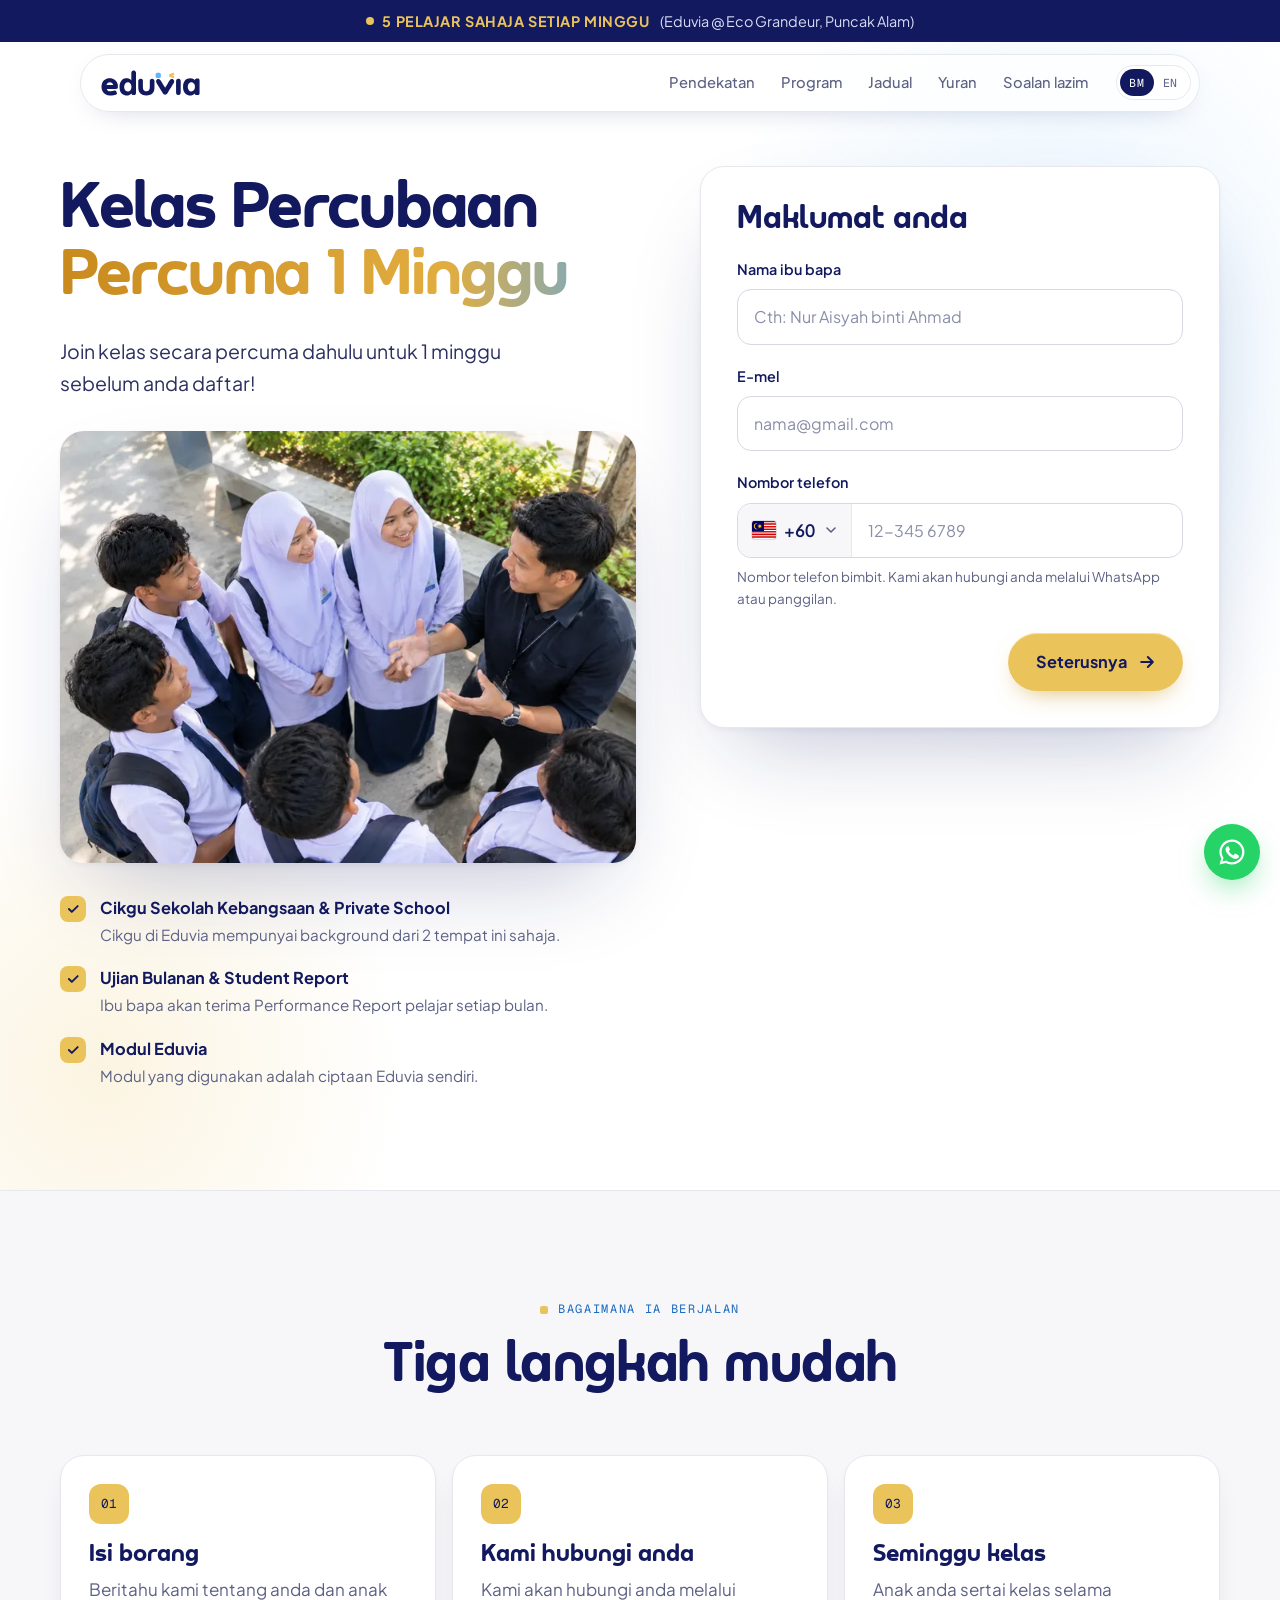
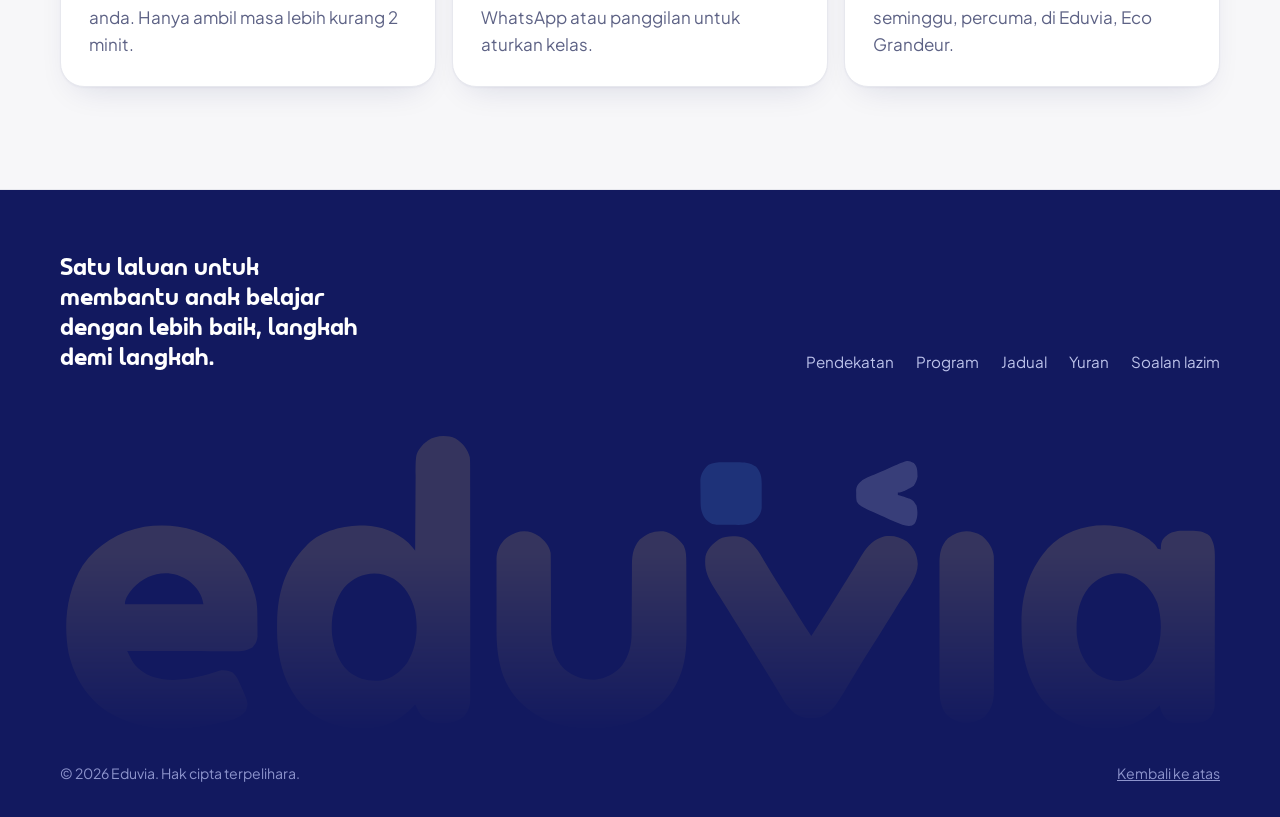
==== free-trial-class/index.html @ 7573388f "Trial class page: pinned bar with the weekly limit, no location tag Removes the "Eduvia, Eco Grandeu" ====
<!doctype html>
<html lang="ms" data-en-title="Free 1-Week Trial Class | Eduvia">
<head>
  <meta charset="utf-8">
  <meta name="viewport" content="width=device-width, initial-scale=1, viewport-fit=cover">
  <title>Kelas Percubaan Percuma 1 Minggu | Eduvia</title>
  <meta name="description" content="Daftar kelas percubaan percuma selama 1 minggu di Eduvia, Eco Grandeur. Kelas tuisyen silibus KPM (KSSR/KSSM) untuk 5 Tahun hingga SPM.">
  <link rel="canonical" href="https://eduvia.my/free-trial-class/">
  <link rel="icon" href="../assets/img/favicon.svg" type="image/svg+xml">
  <link rel="apple-touch-icon" href="../assets/img/apple-touch-icon.png">
  <meta name="theme-color" content="#ffffff">

  <meta property="og:type" content="website">
  <meta property="og:title" content="Kelas Percubaan Percuma 1 Minggu | Eduvia">
  <meta property="og:description" content="Join kelas secara percuma dahulu untuk 1 minggu sebelum anda daftar!">
  <meta property="og:url" content="https://eduvia.my/free-trial-class/">
  <meta property="og:image" content="https://eduvia.my/assets/img/og-image.png">
  <meta property="og:locale" content="ms_MY">
  <meta property="og:locale:alternate" content="en_MY">

  <link rel="preload" href="../assets/fonts/claston.woff2" as="font" type="font/woff2" crossorigin>
  <link rel="preconnect" href="https://fonts.googleapis.com">
  <link rel="preconnect" href="https://fonts.gstatic.com" crossorigin>
  <link href="https://fonts.googleapis.com/css2?family=Plus+Jakarta+Sans:wght@400;500;600;700&family=Geist+Mono:wght@400;500&display=swap" rel="stylesheet">
  <link rel="stylesheet" href="../assets/css/styles.css?v=20261023e">
  <!-- Adds where the visitor came from (came_from, utm_*) to the form as hidden fields -->
  <script src="https://marketing.eduvia.my/utm.js" defer></script>
</head>
<body class="has-promo-bar">
  <!--
    Free 1-Week Trial Class landing page. Same conventions as ../index.html:
    Bahasa Melayu in the HTML, English in data-en attributes.
    The form steps and checks are in assets/js/trial.js; the form is sent to the
    Eduvia form backend (marketing.eduvia.my), form "Free: 1-Week Trial Class".
  -->
  <a class="skip-link" href="#main" data-en="Skip to content">Langkau ke kandungan</a>

  <!-- Bar pinned to the top of the screen; the floating navigation sits under it -->
  <p class="promo-bar">
    <strong data-en="ONLY 5 STUDENTS EACH WEEK">5 PELAJAR SAHAJA SETIAP MINGGU</strong>
    <span>(Eduvia @ Eco Grandeur, Puncak Alam)</span>
  </p>

  <!-- Floating navigation -->
  <header class="site-header">
    <div class="nav-shell">
      <a class="brand" href="../">
        <img src="../assets/img/logo-wordmark.svg" alt="Eduvia" width="115" height="30">
      </a>
      <nav class="site-nav" id="site-nav" aria-label="Utama" data-en-aria-label="Main">
        <ul>
          <li><a href="../#approach" data-en="Approach">Pendekatan</a></li>
          <li><a href="../#programmes" data-en="Programmes">Program</a></li>
          <li><a href="../#jadual" data-en="Timetable">Jadual</a></li>
          <li><a href="../#fees" data-en="Fees">Yuran</a></li>
          <li><a href="../#faq" data-en="FAQ">Soalan lazim</a></li>
        </ul>
      </nav>
      <div class="nav-actions">
        <div class="lang-switch" role="group" aria-label="Bahasa" data-en-aria-label="Language">
          <button type="button" data-lang="ms" aria-pressed="true">BM</button>
          <button type="button" data-lang="en" aria-pressed="false">EN</button>
        </div>
        <button class="nav-toggle" aria-expanded="false" aria-controls="site-nav">
          <span class="sr-only">Menu</span>
          <span class="nav-toggle-bar"></span>
        </button>
      </div>
    </div>
  </header>

  <main id="main">
    <!-- Offer on the left, the form on the right (on phones: heading, photo, form, then reasons) -->
    <section class="trial-hero" id="top">
      <div class="trial-glow" aria-hidden="true"></div>
      <div class="container trial-layout">
        <div class="trial-intro">
          <h1 class="hero-title trial-title">
            <span data-en="Free 1-Week">Kelas Percubaan</span>
            <span class="mark" data-en="Trial Class">Percuma 1 Minggu</span>
          </h1>
          <p class="hero-lead" data-en="Join our classes free for 1 week before you register!">Join kelas secara percuma dahulu untuk 1 minggu sebelum anda daftar!</p>
        </div>

        <!-- Under the heading on wide screens; on phones it takes the subheadline's place -->
        <img class="trial-photo"
             src="../assets/img/trial/cikgu-pelajar-1200.webp"
             srcset="../assets/img/trial/cikgu-pelajar-720.webp 720w, ../assets/img/trial/cikgu-pelajar-1200.webp 1200w"
             sizes="(max-width: 900px) 100vw, 560px"
             width="1200" height="900"
             alt="Seorang cikgu berbual dengan sekumpulan pelajar sekolah menengah berpakaian seragam di kawasan sekolah"
             data-en-alt="A teacher talking with a group of secondary school students in uniform in a school courtyard">

        <div class="trial-card" id="form">
          <!-- Without JavaScript all three steps show at once; trial.js turns them into steps -->
          <form class="tf" id="trial-form" action="https://marketing.eduvia.my/f/eduvia-enquiry" method="POST" novalidate>
            <!-- Step 1: the parent -->
            <fieldset class="tf-step" data-step="1">
              <legend class="tf-legend" data-en="About you">Maklumat anda</legend>

              <div class="tf-field" data-field="parent_name">
                <label for="tf-name" data-en="Parent's name">Nama ibu bapa</label>
                <input id="tf-name" name="parent_name" type="text" autocomplete="name" autocapitalize="words"
                       maxlength="80" required aria-describedby="tf-name-error"
                       placeholder="Cth: Nur Aisyah binti Ahmad" data-en-placeholder="E.g. Nur Aisyah binti Ahmad">
                <p class="tf-error" id="tf-name-error"></p>
              </div>

              <div class="tf-field" data-field="email">
                <label for="tf-email" data-en="Email">E-mel</label>
                <input id="tf-email" name="email" type="email" autocomplete="email" inputmode="email"
                       autocapitalize="off" spellcheck="false" maxlength="254" required
                       aria-describedby="tf-email-error" placeholder="nama@gmail.com" data-en-placeholder="name@gmail.com">
                <p class="tf-error" id="tf-email-error"></p>
              </div>

              <div class="tf-field" data-field="phone">
                <label for="tf-phone" data-en="Phone number">Nombor telefon</label>
                <div class="tf-phone">
                  <!-- The native select sits invisibly over the flag, so phones get their own picker -->
                  <div class="tf-country">
                    <img class="tf-flag" id="tf-flag" src="../assets/img/flags/my.svg" alt="" width="24" height="18">
                    <span class="tf-dial" id="tf-dial">+60</span>
                    <svg viewBox="0 0 24 24" aria-hidden="true"><path d="M6 9l6 6 6-6"/></svg>
                    <select id="tf-country" name="phone_country" autocomplete="tel-country-code" aria-label="Negara" data-en-aria-label="Country">
                      <option value="my" selected>Malaysia (+60)</option>
                      <option value="sg" data-en="Singapore (+65)">Singapura (+65)</option>
                      <option value="bn">Brunei (+673)</option>
                      <option value="id">Indonesia (+62)</option>
                      <option value="th">Thailand (+66)</option>
                      <option value="ph" data-en="Philippines (+63)">Filipina (+63)</option>
                      <option value="in">India (+91)</option>
                      <option value="cn">China (+86)</option>
                      <option value="au">Australia (+61)</option>
                      <option value="gb">United Kingdom (+44)</option>
                      <option value="us" data-en="United States (+1)">Amerika Syarikat (+1)</option>
                    </select>
                  </div>
                  <input id="tf-phone" name="phone" type="tel" inputmode="tel" autocomplete="tel-national"
                         maxlength="20" required aria-describedby="tf-phone-hint tf-phone-error" placeholder="12-345 6789">
                </div>
                <p class="tf-hint" id="tf-phone-hint" data-en="Mobile number. We'll contact you on WhatsApp or by phone.">Nombor telefon bimbit. Kami akan hubungi anda melalui WhatsApp atau panggilan.</p>
                <p class="tf-error" id="tf-phone-error"></p>
              </div>
            </fieldset>

            <!-- Step 2: the child -->
            <fieldset class="tf-step" data-step="2">
              <legend class="tf-legend" data-en="About your child">Maklumat anak</legend>

              <div class="tf-field" data-field="child_age">
                <label for="tf-age" data-en="Child's age">Umur anak</label>
                <select id="tf-age" name="child_age" class="tf-select" required aria-describedby="tf-age-error">
                  <option value="" selected disabled data-en="Choose age">Pilih umur</option>
                  <option value="5" data-en="5 years old (Preschool)">5 tahun (Prasekolah)</option>
                  <option value="6" data-en="6 years old (Preschool)">6 tahun (Prasekolah)</option>
                  <option value="7" data-en="7 years old (Standard 1)">7 tahun (Darjah 1)</option>
                  <option value="8" data-en="8 years old (Standard 2)">8 tahun (Darjah 2)</option>
                  <option value="9" data-en="9 years old (Standard 3)">9 tahun (Darjah 3)</option>
                  <option value="10" data-en="10 years old (Standard 4)">10 tahun (Darjah 4)</option>
                  <option value="11" data-en="11 years old (Standard 5)">11 tahun (Darjah 5)</option>
                  <option value="12" data-en="12 years old (Standard 6)">12 tahun (Darjah 6)</option>
                  <option value="13" data-en="13 years old (Form 1)">13 tahun (Tingkatan 1)</option>
                  <option value="14" data-en="14 years old (Form 2)">14 tahun (Tingkatan 2)</option>
                  <option value="15" data-en="15 years old (Form 3)">15 tahun (Tingkatan 3)</option>
                  <option value="16" data-en="16 years old (Form 4)">16 tahun (Tingkatan 4)</option>
                  <option value="17" data-en="17 years old (Form 5)">17 tahun (Tingkatan 5)</option>
                </select>
                <p class="tf-error" id="tf-age-error"></p>
              </div>

              <fieldset class="tf-field tf-group" data-field="subjects" aria-describedby="tf-subjects-hint tf-subjects-error">
                <legend data-en="Subjects interested in">Subjek yang diminati</legend>
                <p class="tf-hint" id="tf-subjects-hint" data-en="Choose one or more.">Pilih satu atau lebih.</p>
                <!-- trial.js shows only the subjects offered for the chosen age -->
                <div class="tf-chips">
                  <label class="tf-chip"><input type="checkbox" name="subjects" value="3M (Membaca, Menulis, Mengira)" data-subject="3m"><span class="tf-tick" aria-hidden="true"></span><span data-en="3M · Reading, Writing, Arithmetic">3M · Membaca, Menulis, Mengira</span></label>
                  <label class="tf-chip"><input type="checkbox" name="subjects" value="Bahasa Melayu" data-subject="bm"><span class="tf-tick" aria-hidden="true"></span><span>Bahasa Melayu</span></label>
                  <label class="tf-chip"><input type="checkbox" name="subjects" value="English" data-subject="eng"><span class="tf-tick" aria-hidden="true"></span><span>English</span></label>
                  <label class="tf-chip"><input type="checkbox" name="subjects" value="Sejarah" data-subject="sej"><span class="tf-tick" aria-hidden="true"></span><span>Sejarah</span></label>
                  <label class="tf-chip"><input type="checkbox" name="subjects" value="Mathematics" data-subject="math"><span class="tf-tick" aria-hidden="true"></span><span>Mathematics</span></label>
                  <label class="tf-chip"><input type="checkbox" name="subjects" value="Science" data-subject="sci"><span class="tf-tick" aria-hidden="true"></span><span>Science</span></label>
                  <label class="tf-chip"><input type="checkbox" name="subjects" value="Add Maths" data-subject="addm"><span class="tf-tick" aria-hidden="true"></span><span>Add Maths</span></label>
                  <label class="tf-chip"><input type="checkbox" name="subjects" value="Accounting" data-subject="acc"><span class="tf-tick" aria-hidden="true"></span><span>Accounting</span></label>
                </div>
                <p class="tf-empty" id="tf-subjects-empty" hidden data-en="Choose your child's age first to see the subjects.">Pilih umur anak dahulu untuk lihat subjek.</p>
                <p class="tf-error" id="tf-subjects-error"></p>
              </fieldset>
            </fieldset>

            <!-- Step 3: location, then a summary to check before sending -->
            <fieldset class="tf-step" data-step="3">
              <legend class="tf-legend" data-en="Location">Lokasi</legend>

              <fieldset class="tf-field tf-group" data-field="near_eco_grandeur" aria-describedby="tf-near-error">
                <legend data-en="Do you live near Eco Grandeur?">Adakah anda tinggal berdekatan Eco Grandeur?</legend>
                <div class="tf-choices">
                  <label class="tf-choice"><input type="radio" name="near_eco_grandeur" value="Yes" required><span data-en="Yes">Ya</span></label>
                  <label class="tf-choice"><input type="radio" name="near_eco_grandeur" value="No"><span data-en="No">Tidak</span></label>
                </div>
                <p class="tf-error" id="tf-near-error"></p>
              </fieldset>

              <div class="tf-review" id="tf-review" hidden>
                <p class="mono-label" data-en="Check your details">Semak maklumat anda</p>
                <dl id="tf-review-list"></dl>
              </div>
            </fieldset>

            <!-- Spam trap: hidden from people; the form backend drops bots that fill it in -->
            <div class="tf-hp" aria-hidden="true">
              <label>Website <input type="text" name="_gotcha" tabindex="-1" autocomplete="off"></label>
            </div>
            <!-- Notification email subject (trial.js adds the parent's name) -->
            <input type="hidden" name="_subject" value="Free 1-Week Trial Class">

            <p class="tf-status" id="tf-status" role="alert" hidden></p>

            <div class="tf-nav">
              <button type="button" class="btn btn-glass" id="tf-back" hidden>
                <span data-en="Back">Kembali</span>
              </button>
              <button type="submit" class="btn btn-arrow" id="tf-next">
                <span class="tf-label-next" data-en="Next">Seterusnya</span>
                <span class="tf-label-submit" data-en="Book free trial">Tempah kelas percubaan</span>
                <span class="tf-label-sending" data-en="Sending…" hidden>Menghantar…</span>
                <svg viewBox="0 0 24 24" aria-hidden="true"><path d="M5 12h14M13 6l6 6-6 6"/></svg>
              </button>
            </div>
          </form>

          <!-- Shown once the form is sent -->
          <div class="tf-done" id="tf-done" tabindex="-1" hidden>
            <span class="tf-done-icon" aria-hidden="true"></span>
            <h2 id="tf-done-title"></h2>
            <p id="tf-done-body"></p>
            <a class="btn btn-glass" href="../" data-en="Back to homepage">Kembali ke laman utama</a>
          </div>
        </div>

        <!-- Reasons: beside the form on wide screens, under it on phones -->
        <div class="trial-more">
          <ul class="trial-perks">
            <li>
              <strong data-en="National &amp; private school teachers">Cikgu Sekolah Kebangsaan &amp; Private School</strong>
              <span data-en="Every Eduvia teacher has a background from one of these two only.">Cikgu di Eduvia mempunyai background dari 2 tempat ini sahaja.</span>
            </li>
            <li>
              <strong data-en="Monthly tests &amp; student report">Ujian Bulanan &amp; Student Report</strong>
              <span data-en="Parents receive the student's Performance Report every month.">Ibu bapa akan terima Performance Report pelajar setiap bulan.</span>
            </li>
            <li>
              <strong data-en="Eduvia modules">Modul Eduvia</strong>
              <span data-en="The modules we use are created by Eduvia.">Modul yang digunakan adalah ciptaan Eduvia sendiri.</span>
            </li>
          </ul>
        </div>
      </div>
    </section>

    <!-- What happens next -->
    <section class="section section-tight section-alt" id="how">
      <div class="container">
        <div class="section-head reveal">
          <p class="eyebrow" data-en="How it works">Bagaimana ia berjalan</p>
          <h2 class="display" data-en="Three simple steps">Tiga langkah mudah</h2>
        </div>
        <ol class="trial-how">
          <li class="reveal">
            <span class="demo-num">01</span>
            <h3 data-en="Fill in the form">Isi borang</h3>
            <p data-en="Tell us about you and your child. It takes about 2 minutes.">Beritahu kami tentang anda dan anak anda. Hanya ambil masa lebih kurang 2 minit.</p>
          </li>
          <li class="reveal">
            <span class="demo-num">02</span>
            <h3 data-en="We contact you">Kami hubungi anda</h3>
            <p data-en="We'll get in touch on WhatsApp or by phone to arrange the class.">Kami akan hubungi anda melalui WhatsApp atau panggilan untuk aturkan kelas.</p>
          </li>
          <li class="reveal">
            <span class="demo-num">03</span>
            <h3 data-en="One week of classes">Seminggu kelas</h3>
            <p data-en="Your child joins the classes for a week, free, at Eduvia, Eco Grandeur.">Anak anda sertai kelas selama seminggu, percuma, di Eduvia, Eco Grandeur.</p>
          </li>
        </ol>
      </div>
    </section>
  </main>

  <footer class="site-footer on-dark">
    <div class="container">
      <div class="footer-top">
        <p class="footer-tagline" data-en="One path to help children learn better, step by step.">Satu laluan untuk membantu anak belajar dengan lebih baik, langkah demi langkah.</p>
        <nav class="footer-links" aria-label="Pautan" data-en-aria-label="Links">
          <a href="../#approach" data-en="Approach">Pendekatan</a>
          <a href="../#programmes" data-en="Programmes">Program</a>
          <a href="../#jadual" data-en="Timetable">Jadual</a>
          <a href="../#fees" data-en="Fees">Yuran</a>
          <a href="../#faq" data-en="FAQ">Soalan lazim</a>
        </nav>
      </div>
      <img class="footer-wordmark" src="../assets/img/logo-wordmark-light.svg" alt="Eduvia" width="1019" height="267">
      <div class="footer-bottom">
        <p>&copy; <span id="year">2026</span> Eduvia. <span data-en="All rights reserved.">Hak cipta terpelihara.</span></p>
        <a href="#top" data-en="Back to top">Kembali ke atas</a>
      </div>
    </div>
  </footer>

  <a class="whatsapp-fab" href="mailto:hello@eduvia.my" data-contact="greeting" aria-label="Hubungi kami di WhatsApp" data-en-aria-label="Chat with us on WhatsApp">
    <svg viewBox="0 0 24 24" aria-hidden="true"><path d="M12 2a10 10 0 0 0-8.6 15.1L2 22l5-1.3A10 10 0 1 0 12 2Zm0 18.2c-1.5 0-3-.4-4.3-1.2l-.3-.2-3 .8.8-2.9-.2-.3A8.2 8.2 0 1 1 12 20.2Zm4.5-6.1c-.2-.1-1.5-.7-1.7-.8-.2-.1-.4-.1-.6.1l-.8 1c-.1.2-.3.2-.5.1a6.7 6.7 0 0 1-3.3-2.9c-.3-.4.2-.4.7-1.4.1-.2 0-.3 0-.5l-.8-1.8c-.2-.5-.4-.4-.6-.4h-.5a1 1 0 0 0-.7.3 3 3 0 0 0-.9 2.2 5.2 5.2 0 0 0 1.1 2.7 11.8 11.8 0 0 0 4.5 4c1.7.7 2.3.8 3.2.6.5-.1 1.5-.6 1.8-1.2.2-.6.2-1.1.1-1.2l-.5-.3Z"/></svg>
  </a>

  <script src="../assets/js/trial.js?v=20261023e" defer></script>
  <script src="../assets/js/main.js?v=20261023e" defer></script>
</body>
</html>
---- assets/css/styles.css ----
/* Eduvia
   Layout: light product site. White page with navy type, floating glass nav,
   hero photo that fades into the page, levels strip, Uji / Semak / Bantu demo on
   a laptop, timetable. Navy is kept for the
   levels strip and the footer (.on-dark). */

/* Brand display font (single weight) */
@font-face {
  font-family: "Claston";
  src: url("../fonts/claston.woff2") format("woff2");
  font-weight: 400;
  font-style: normal;
  font-display: swap;
}

:root {
  /* Brand colours */
  --navy: #12195f;
  --yellow: #ebc35b;
  --blue: #5eb6ff;
  --white: #ffffff;

  /* Light theme (default) */
  --bg: var(--white);
  --bg-alt: #f7f7f9;
  --fg: var(--navy);          /* headings, strong text */
  --text: #2b3060;            /* body text */
  --muted: #5d6285;
  --faint: #8a8ea8;
  --surface: var(--white);
  --surface-2: #f4f5f8;
  --line: #e7e8ee;
  --line-strong: #d6d8e2;
  --track: #eceef3;
  --inset: #f2f3f7;
  --spot: rgba(94, 182, 255, 0.1);
  --ok-ink: #1b6bc0;          /* brand blue, darkened for small text on white */
  --ok-bg: #e9f4ff;
  --help-ink: #8a6410;        /* brand yellow, darkened for small text on white */
  --help-bg: #fcf2d6;
  --accent-ink: #1b6bc0;
  --error-ink: #c8323b;       /* form errors */
  --error-bg: #fdeeef;
  --mark: rgba(235, 195, 91, 0.55);
  --shadow: 0 1px 2px rgba(18, 25, 95, 0.04), 0 14px 34px -16px rgba(18, 25, 95, 0.16);
  --shadow-lg: 0 2px 6px rgba(18, 25, 95, 0.05), 0 40px 90px -36px rgba(18, 25, 95, 0.3);

  --yellow-hover: #f2d27e;
  --navy-deep: #0c1150;

  --font: "Plus Jakarta Sans", system-ui, -apple-system, "Segoe UI", Roboto, sans-serif;
  --font-display: "Claston", var(--font);
  --font-mono: "Geist Mono", ui-monospace, "SFMono-Regular", Menlo, Consolas, monospace;

  --radius: 24px;
  --radius-sm: 14px;
  --nav-top: calc(env(safe-area-inset-top, 0px) + 14px);

  color-scheme: light;
}

/* Navy sections: same components, dark token values */
.on-dark {
  --fg: var(--white);
  --text: #e4e7fb;
  --muted: #bcc2ea;
  --faint: #8d94cc;
  --surface: rgba(255, 255, 255, 0.05);
  --surface-2: rgba(255, 255, 255, 0.08);
  --line: rgba(255, 255, 255, 0.1);
  --line-strong: rgba(255, 255, 255, 0.18);
  --accent-ink: var(--blue);
  background: var(--navy);
  color: var(--text);
}

*, *::before, *::after { box-sizing: border-box; }

html { scroll-behavior: smooth; scroll-padding-top: 110px; }

body {
  margin: 0;
  font-family: var(--font);
  font-size: 17px;
  line-height: 1.6;
  color: var(--text);
  background: var(--bg);
  -webkit-font-smoothing: antialiased;
  overflow-x: hidden;
}

img, svg { display: block; max-width: 100%; }
p { margin: 0 0 1em; }
a { color: inherit; }
h1, h2, h3 { margin: 0; color: var(--fg); font-family: var(--font-display); font-weight: 400; line-height: 1.1; text-wrap: balance; }

.container { width: min(1160px, 100% - 32px); margin-inline: auto; }

.sr-only {
  position: absolute; width: 1px; height: 1px; padding: 0; margin: -1px;
  overflow: hidden; clip: rect(0 0 0 0); white-space: nowrap; border: 0;
}

.skip-link {
  position: absolute; left: 16px; top: -60px; z-index: 100;
  background: var(--navy); color: var(--white); padding: 10px 16px; border-radius: var(--radius-sm); font-weight: 700;
}
.skip-link:focus { top: 12px; }

:focus-visible { outline: 2px solid var(--blue); outline-offset: 3px; }

/* ---------- Type helpers ---------- */

.eyebrow {
  display: inline-flex; align-items: center; gap: 10px; margin-bottom: 18px;
  font-family: var(--font-mono); font-size: 0.75rem; letter-spacing: 0.14em; text-transform: uppercase; color: var(--accent-ink);
}
.eyebrow::before { content: ""; width: 8px; height: 8px; border-radius: 2px; background: var(--yellow); }

.display { font-size: clamp(2rem, 4.6vw, 3.5rem); letter-spacing: -0.01em; }
.display span { display: block; }
.body-lg { font-size: 1.12rem; color: var(--muted); margin-top: 20px; }

.mono-label {
  font-family: var(--font-mono); font-size: 0.72rem; letter-spacing: 0.1em; text-transform: uppercase; color: var(--faint);
}

/* Highlighter mark in the brand yellow */
/* Gradient text in the brand colours: a deeper gold (readable on white) into blue.
   The gradient drifts slowly across the words. */
.hero-title .mark {
  display: inline; padding-right: 0.04em;
  background-image: linear-gradient(90deg, #c98a1e 0%, #e2ad3f 38%, #4fa9f8 58%, #2f86e0 100%);
  background-size: 200% 100%; background-position: 0% 50%;
  -webkit-background-clip: text; background-clip: text; color: transparent;
  -webkit-box-decoration-break: clone; box-decoration-break: clone;
  animation: drift-text 6s ease-in-out infinite alternate;
}
@keyframes drift-text { to { background-position: 100% 50%; } }

/* ---------- Buttons ---------- */

.btn {
  display: inline-flex; align-items: center; justify-content: center; gap: 8px;
  padding: 14px 24px; border: 0; border-radius: 999px;
  background: var(--yellow); color: var(--navy);
  font: inherit; font-size: 0.98rem; font-weight: 700; text-decoration: none; cursor: pointer;
  box-shadow: 0 10px 26px -12px rgba(201, 150, 30, 0.75), inset 0 1px 0 rgba(255, 255, 255, 0.45);
  transition: background 0.2s, transform 0.2s, box-shadow 0.2s;
}
.btn:hover { background: var(--yellow-hover); transform: translateY(-1px); }
.btn-glass { background: var(--surface); color: var(--fg); box-shadow: inset 0 0 0 1px var(--line-strong); }
.btn-glass:hover { background: var(--surface-2); }
.btn-small { padding: 9px 16px; font-size: 0.88rem; }

/* Button with a plain trailing arrow that nudges forward on hover */
.btn-arrow { padding: 16px 26px 16px 28px; gap: 10px; font-size: 1.02rem; }
.btn-arrow svg {
  width: 20px; height: 20px; flex: none;
  fill: none; stroke: currentColor; stroke-width: 2.4; stroke-linecap: round; stroke-linejoin: round;
  transition: transform 0.25s;
}
.btn-arrow:hover svg { transform: translateX(4px); }
.btn-block { width: 100%; }

/* ---------- Floating navigation ---------- */

.site-header { position: fixed; top: var(--nav-top); left: 16px; right: 16px; z-index: 50; }
.nav-shell {
  position: relative; max-width: 1120px; margin: 0 auto;
  display: flex; align-items: center; gap: 16px;
  padding: 8px 8px 8px 20px; border-radius: 999px;
  background: rgba(255, 255, 255, 0.72); border: 1px solid var(--line);
  backdrop-filter: blur(18px) saturate(160%); -webkit-backdrop-filter: blur(18px) saturate(160%);
  box-shadow: 0 8px 30px -18px rgba(18, 25, 95, 0.35);
  transition: background 0.25s, box-shadow 0.25s;
}
.site-header.is-scrolled .nav-shell { background: rgba(255, 255, 255, 0.92); box-shadow: 0 14px 40px -20px rgba(18, 25, 95, 0.45); }

.brand { display: inline-flex; flex: none; }
.brand img { height: 26px; width: auto; }

.site-nav { margin-left: auto; }
.site-nav ul { display: flex; gap: 2px; list-style: none; margin: 0; padding: 0; }
.site-nav a { display: block; padding: 8px 12px; border-radius: 999px; color: var(--muted); text-decoration: none; font-size: 0.92rem; font-weight: 500; transition: color 0.2s, background 0.2s; }
.site-nav a:hover { color: var(--fg); background: var(--surface-2); }

.nav-actions { display: flex; align-items: center; gap: 8px; }

.lang-switch { display: inline-flex; padding: 3px; border-radius: 999px; border: 1px solid var(--line); background: var(--surface); }
.lang-switch button {
  border: 0; background: transparent; color: var(--muted); cursor: pointer;
  font-family: var(--font-mono); font-size: 0.72rem; letter-spacing: 0.06em; padding: 6px 9px; border-radius: 999px;
}
.lang-switch button[aria-pressed="true"] { background: var(--navy); color: var(--white); }

.nav-toggle { display: none; width: 40px; height: 40px; border: 0; border-radius: 50%; background: var(--surface-2); cursor: pointer; position: relative; }
.nav-toggle-bar, .nav-toggle-bar::before, .nav-toggle-bar::after {
  position: absolute; left: 12px; width: 16px; height: 2px; background: var(--navy); border-radius: 2px; content: ""; transition: transform 0.2s, top 0.2s;
}
.nav-toggle-bar { top: 19px; }
.nav-toggle-bar::before { left: 0; top: -5px; }
.nav-toggle-bar::after { left: 0; top: 5px; }
.nav-toggle[aria-expanded="true"] .nav-toggle-bar { background: transparent; }
.nav-toggle[aria-expanded="true"] .nav-toggle-bar::before { top: 0; transform: rotate(45deg); }
.nav-toggle[aria-expanded="true"] .nav-toggle-bar::after { top: 0; transform: rotate(-45deg); }

@media (max-width: 960px) {
  .nav-toggle { display: block; }
  .nav-actions { margin-left: auto; }
  .site-nav {
    display: none; position: absolute; top: calc(100% + 10px); left: 0; right: 0;
    padding: 10px; border-radius: 24px; background: var(--white); border: 1px solid var(--line);
    box-shadow: var(--shadow-lg);
  }
  .site-nav.is-open { display: block; }
  .site-nav ul { flex-direction: column; }
  .site-nav a { padding: 12px 14px; font-size: 1rem; color: var(--fg); }
}

/* ---------- Hero ---------- */

/* Photo on the right that fades into the white page (left and bottom edges) */
.hero {
  position: relative; overflow: hidden; display: flex; align-items: center;
  min-height: min(800px, 100svh); padding: calc(var(--nav-top) + 104px) 0 112px;
}
.hero-media { position: absolute; top: 0; right: 0; bottom: 0; width: 62%; pointer-events: none; }
.hero-photo {
  width: 100%; height: 100%; object-fit: cover; object-position: 58% 30%;
  -webkit-mask-image:
    linear-gradient(90deg, transparent 0%, rgba(0, 0, 0, 0.25) 14%, rgba(0, 0, 0, 0.8) 32%, #000 46%),
    linear-gradient(180deg, #000 58%, transparent 100%);
  -webkit-mask-composite: source-in;
  mask-image:
    linear-gradient(90deg, transparent 0%, rgba(0, 0, 0, 0.25) 14%, rgba(0, 0, 0, 0.8) 32%, #000 46%),
    linear-gradient(180deg, #000 58%, transparent 100%);
  mask-composite: intersect;
  animation: fade-in 1.2s ease both;
}
@keyframes fade-in { from { opacity: 0; transform: scale(1.03); } }

.hero-inner { position: relative; width: min(1160px, 100% - 32px); }
.hero-copy { max-width: 540px; }
.hero-copy > * { animation: rise 0.9s cubic-bezier(0.2, 0.7, 0.2, 1) both; }
.hero-copy > :nth-child(2) { animation-delay: 0.08s; }
.hero-copy > :nth-child(3) { animation-delay: 0.16s; }
.hero-copy > :nth-child(4) { animation-delay: 0.24s; }
.hero-copy > :nth-child(5) { animation-delay: 0.32s; }
@keyframes rise { from { opacity: 0; transform: translateY(18px); } }

.hero-title { font-size: clamp(2.6rem, 5vw, 4.3rem); line-height: 1.05; letter-spacing: -0.02em; }
.hero-title > span:first-child { display: block; }
.hero-lead { max-width: 32rem; margin: 24px 0 0; font-size: 1.12rem; color: var(--muted); }
.hero-actions { display: flex; flex-wrap: wrap; gap: 12px; margin-top: 32px; }

@media (max-width: 1200px) and (min-width: 901px) {
  .hero-copy { max-width: 440px; }
  .hero-title { font-size: clamp(2.4rem, 4.6vw, 3.4rem); }
  .hero-media { width: 58%; }
  .hero-photo { object-position: 72% 30%; }
}

/* Tablet and phone: photo across the top, fading down into the text */
@media (max-width: 900px) {
  .hero { display: block; min-height: 0; padding: 0 0 80px; }
  .hero-media { position: relative; width: 100%; height: clamp(300px, 62vw, 460px); }
  .hero-photo {
    object-position: 50% 35%;
    -webkit-mask-image: linear-gradient(180deg, #000 55%, transparent 100%);
    mask-image: linear-gradient(180deg, #000 55%, transparent 100%);
  }
  .hero-inner { margin-top: -20px; }
  .hero-copy { max-width: none; }
}

/* ---------- Levels and subjects strip (navy band, white text) ---------- */

.marquee { padding: 22px 0; background: var(--navy); overflow: hidden; }
.marquee-row {
  overflow: hidden;
  -webkit-mask-image: linear-gradient(90deg, transparent, #000 8%, #000 92%, transparent);
  mask-image: linear-gradient(90deg, transparent, #000 8%, #000 92%, transparent);
}
.marquee-track { display: flex; width: max-content; animation: marquee 55s linear infinite; }
.marquee-group { display: flex; align-items: center; }
@keyframes marquee { to { transform: translateX(-50%); } }

/* Levels: display type with a yellow square between items */
.marquee-group span {
  display: inline-flex; align-items: center; gap: 18px; padding-right: 40px;
  font-family: var(--font-display); font-size: 1.35rem; color: var(--white); white-space: nowrap;
}
.marquee-group span::before { content: ""; width: 8px; height: 8px; border-radius: 2px; background: var(--yellow); }

/* Preschool ages (5 and 6): same text, marked with a yellow star instead of a square */
.marquee-group .preschool::before {
  width: 18px; height: 18px; border-radius: 0;
  background: url("data:image/svg+xml,%3Csvg xmlns='http://www.w3.org/2000/svg' viewBox='0 0 24 24'%3E%3Cpath fill='%23ebc35b' d='M12 2.5l2.9 5.9 6.5.9-4.7 4.6 1.1 6.5L12 17.3l-5.8 3.1 1.1-6.5-4.7-4.6 6.5-.9z'/%3E%3C/svg%3E") center / contain no-repeat;
}

/* Subjects: same type as the levels, blue square instead of yellow */
.marquee-group .subject::before { background: var(--blue); }

/* ---------- Sections ---------- */

.section { padding-block: clamp(80px, 11vw, 136px); position: relative; }
.section-tight { padding-block: clamp(64px, 8vw, 104px); }
.section-alt { background: var(--bg-alt); border-block: 1px solid var(--line); }
.section-head { max-width: 720px; margin: 0 auto 56px; text-align: center; }

/* Cards share one look; the pointer spotlight comes from main.js (--mx / --my) */
.module, .programme {
  position: relative; border-radius: var(--radius); border: 1px solid var(--line);
  background:
    radial-gradient(420px circle at var(--mx, -500px) var(--my, -500px), var(--spot), transparent 45%),
    var(--surface);
  box-shadow: var(--shadow);
  transition: border-color 0.25s, transform 0.25s, box-shadow 0.25s;
}
.module:hover, .programme:hover { border-color: var(--line-strong); }

/* Approach: Uji, Semak, Bantu on a laptop */
.demo { display: grid; grid-template-columns: 340px 1fr; gap: 48px; align-items: center; }

.demo-steps { display: grid; gap: 12px; }
.demo-steps button {
  position: relative; overflow: hidden; display: grid; grid-template-columns: auto 1fr; gap: 14px; align-items: start;
  text-align: left; padding: 18px 20px 20px; border-radius: 18px; cursor: pointer;
  border: 1px solid var(--line); background: var(--surface); font: inherit; color: inherit;
  transition: border-color 0.25s, box-shadow 0.25s, transform 0.25s;
}
.demo-steps button:hover { border-color: var(--line-strong); }
.demo-steps button[aria-selected="true"] { border-color: var(--navy); box-shadow: var(--shadow-lg); transform: translateX(6px); }
.demo-num {
  display: grid; place-items: center; width: 40px; height: 40px; border-radius: 12px;
  font-family: var(--font-mono); font-size: 0.8rem; background: var(--inset); color: var(--muted);
}
.demo-steps button[aria-selected="true"] .demo-num { background: var(--yellow); color: var(--navy); }
.demo-step-text { display: grid; gap: 4px; }
.demo-step-text strong { font-family: var(--font-display); font-weight: 400; font-size: 1.45rem; color: var(--fg); }
.demo-step-text span { color: var(--muted); font-size: 0.93rem; }
.demo-progress { position: absolute; left: 0; right: 0; bottom: 0; height: 3px; background: transparent; }
.demo-progress i { display: block; height: 100%; width: 0; background: var(--yellow); }
.demo.is-playing .demo-steps button[aria-selected="true"] .demo-progress i { animation: demo-fill var(--demo-ms, 5000ms) linear forwards; }
@keyframes demo-fill { to { width: 100%; } }

/* Laptop frame */
.laptop { min-width: 0; }
.laptop-screen { padding: 14px 14px 18px; border-radius: 22px 22px 6px 6px; background: #0a0d2e; box-shadow: var(--shadow-lg); }
.laptop-base {
  position: relative; height: 16px; margin: 0 -5%; border-radius: 2px 2px 18px 18px;
  background: linear-gradient(180deg, #e4e6ee, #b9bdcc); box-shadow: 0 18px 30px -18px rgba(18, 25, 95, 0.5);
}
.laptop-base span { position: absolute; left: 50%; top: 0; width: 16%; height: 6px; transform: translateX(-50%); border-radius: 0 0 8px 8px; background: #a8adbf; }

/* App inside the screen */
.app {
  /* Reversed colours: navy screen, white text */
  --fg: var(--white); --text: #e4e7fb; --muted: #bcc2ea; --faint: #8d94cc;
  --line: rgba(255, 255, 255, 0.1); --line-strong: rgba(255, 255, 255, 0.2);
  --track: rgba(255, 255, 255, 0.12); --bg-alt: rgba(255, 255, 255, 0.05); --panel: rgba(255, 255, 255, 0.08);
  --ok-ink: var(--blue); --ok-bg: rgba(94, 182, 255, 0.16); --help-ink: var(--yellow); --help-bg: rgba(235, 195, 91, 0.16);
  --right: #22c55e; --wrong: #ef4444;
  display: flex; flex-direction: column; aspect-ratio: 16 / 10; border-radius: 10px; overflow: hidden; background: var(--navy); color: var(--text);
}
.app-bar { display: flex; align-items: center; gap: 12px; padding: 10px 14px; border-bottom: 1px solid var(--line); background: rgba(0, 0, 0, 0.18); }
.app-dots { display: flex; gap: 6px; }
.app-dots i { width: 9px; height: 9px; border-radius: 50%; background: var(--line-strong); }
.app-url { flex: 1; font-family: var(--font-mono); font-size: 0.72rem; color: var(--faint); padding: 4px 10px; border-radius: 6px; background: var(--panel); border: 1px solid var(--line); min-width: 0; overflow: hidden; text-overflow: ellipsis; white-space: nowrap; }
.app-body { flex: 1; min-height: 0; display: grid; grid-template-columns: 150px 1fr; }
.app-side { display: grid; align-content: start; gap: 6px; padding: 16px 12px; border-right: 1px solid var(--line); background: var(--bg-alt); }
.app-side img { height: 20px; width: auto; margin: 0 6px 12px; }
.app-nav { padding: 8px 10px; border-radius: 10px; font-size: 0.85rem; font-weight: 600; color: var(--muted); transition: background 0.25s, color 0.25s; }
.app-nav.is-active { background: var(--white); color: var(--navy); }
.app-main { position: relative; min-width: 0; padding: clamp(14px, 2.2vw, 24px); overflow: hidden; }

.pane { display: grid; gap: 14px; align-content: start; height: 100%; }
.pane[hidden] { display: none; }
.pane.is-active { animation: pane-in 0.45s ease both; }
@keyframes pane-in { from { opacity: 0; transform: translateY(10px); } }
.pane-head { display: flex; justify-content: space-between; align-items: flex-start; gap: 12px; }
.pane-head h4 { margin: 4px 0 0; font-family: var(--font-display); font-weight: 400; font-size: clamp(1.1rem, 1.8vw, 1.4rem); color: var(--fg); }
.pill-soft { font-family: var(--font-mono); font-size: 0.7rem; padding: 4px 10px; border-radius: 999px; background: var(--ok-bg); color: var(--ok-ink); white-space: nowrap; }

/* 1. Uji */
.q-progress { height: 6px; border-radius: 99px; background: var(--track); overflow: hidden; }
.q-progress i { display: block; height: 100%; width: 30%; border-radius: inherit; background: var(--blue); }
.pane.is-active .q-progress i { animation: q-grow 1s 0.2s ease both; }
@keyframes q-grow { from { width: 20%; } }
.q-card { padding: clamp(14px, 2vw, 22px); border-radius: 14px; border: 1px solid var(--line); background: var(--bg-alt); }
.q-text { margin: 0 0 14px; font-family: var(--font-display); font-size: clamp(1.3rem, 2.4vw, 1.9rem); color: var(--fg); }
.q-options { display: grid; grid-template-columns: repeat(2, 1fr); gap: 10px; }
.q-opt {
  display: flex; align-items: center; justify-content: space-between; gap: 8px; cursor: pointer; text-align: left;
  padding: 10px 14px; border-radius: 12px; border: 1px solid var(--line-strong); background: var(--panel);
  font-family: var(--font-mono); font-size: 0.95rem; color: var(--fg);
  transition: background 0.2s, border-color 0.2s, transform 0.15s;
}
.q-opt:hover:not(:disabled) { border-color: var(--blue); transform: translateY(-1px); }
.q-opt:disabled { cursor: default; }
.q-opt::after { font-family: var(--font); font-weight: 700; }
.q-opt.is-wrong { background: rgba(239, 68, 68, 0.2); border-color: var(--wrong); animation: shake 0.35s ease; }
.q-opt.is-wrong::after { content: "✕"; color: var(--wrong); }
.q-opt.is-right { background: rgba(34, 197, 94, 0.2); border-color: var(--right); }
.q-opt.is-right::after { content: "✓"; color: var(--right); }
@keyframes shake { 25% { transform: translateX(-4px); } 75% { transform: translateX(4px); } }

.q-feedback { margin: 0; font-family: var(--font-mono); font-size: 0.74rem; color: var(--faint); min-height: 1.4em; }
.q-msg { display: none; align-items: center; gap: 8px; }
.q-msg.is-shown { display: inline-flex; }
.q-msg::before { content: ""; width: 8px; height: 8px; border-radius: 50%; background: var(--faint); }
.q-msg[data-state="wrong"] { color: #fca5a5; }
.q-msg[data-state="wrong"]::before { background: var(--wrong); }
.q-msg[data-state="right"] { color: #86efac; }
.q-msg[data-state="right"]::before { background: var(--right); }

/* 2. Semak */
.score-big { font-family: var(--font-display); font-size: clamp(1.8rem, 3vw, 2.4rem); line-height: 1; color: var(--fg); }
.score-big small { font-size: 0.5em; color: var(--faint); }
.skill-rows { list-style: none; margin: 0; padding: 0; display: grid; gap: 4px; }
.skill-rows li { display: grid; grid-template-columns: 12rem 1fr 9.5rem; gap: 12px; align-items: center; padding: 8px 0; border-top: 1px solid var(--line); font-size: 0.88rem; color: var(--fg); }
.skill-rows .bar { height: 7px; border-radius: 99px; background: var(--track); overflow: hidden; }
.skill-rows .bar i { display: block; height: 100%; width: var(--w); border-radius: inherit; background: linear-gradient(90deg, #8ccbff, var(--blue)); }
.skill-rows .bar.is-low i { background: linear-gradient(90deg, #f3d891, var(--yellow)); }
.pane.is-active .skill-rows .bar i { animation: bar-grow 1s 0.2s cubic-bezier(0.2, 0.7, 0.2, 1) both; }
@keyframes bar-grow { from { width: 0; } }
.skill-rows em { justify-self: end; font-style: normal; font-family: var(--font-mono); font-size: 0.66rem; padding: 3px 8px; border-radius: 999px; white-space: nowrap; }
.skill-rows .ok { color: var(--ok-ink); background: var(--ok-bg); }
.skill-rows .help { color: var(--help-ink); background: var(--help-bg); }
.trend { margin: 0; display: grid; gap: 4px; }
.trend-chart { width: 100%; height: auto; max-height: 128px; overflow: visible; }
.trend-grid line { stroke: var(--line); stroke-width: 1; }
.trend-axis text { font-family: var(--font-mono); font-size: 10px; fill: var(--faint); }
.trend-line { fill: none; stroke: var(--blue); stroke-width: 2; stroke-linecap: round; stroke-linejoin: round; stroke-dasharray: 1; stroke-dashoffset: 0; }
.trend-points circle { fill: var(--blue); stroke: var(--navy); stroke-width: 2; }
.trend-points circle.is-last { fill: var(--yellow); }
.trend-value { font-family: var(--font-display); font-size: 15px; fill: var(--fg); }
.pane.is-active .trend-line { animation: trend-draw 1.2s 0.3s ease both; }
.pane.is-active .trend-area, .pane.is-active .trend-points, .pane.is-active .trend-value { animation: pane-in 0.5s 1.1s ease both; }
@keyframes trend-draw { from { stroke-dashoffset: 1; } }

/* 3. Bantu */
.plan { list-style: none; margin: 0; padding: 0; display: grid; gap: 10px; counter-reset: plan; }
.plan li {
  position: relative; display: grid; gap: 2px; padding: 12px 14px 12px 52px; border-radius: 14px;
  border: 1px solid var(--line); background: var(--panel); counter-increment: plan;
}
.plan li::before {
  content: counter(plan); position: absolute; left: 14px; top: 12px; width: 26px; height: 26px; border-radius: 8px;
  display: grid; place-items: center; font-family: var(--font-mono); font-size: 0.75rem; background: var(--yellow); color: var(--navy);
}
.plan strong { font-size: 0.95rem; color: var(--fg); }
.plan span { font-size: 0.84rem; color: var(--muted); }
.pane.is-active .plan li { animation: pane-in 0.4s ease both; }
.pane.is-active .plan li:nth-child(2) { animation-delay: 0.12s; }
.pane.is-active .plan li:nth-child(3) { animation-delay: 0.24s; }
.toast {
  justify-self: end; display: inline-flex; align-items: center; gap: 10px; padding: 10px 14px; border-radius: 12px;
  background: var(--white); color: var(--navy); font-size: 0.85rem; font-weight: 600; box-shadow: var(--shadow-lg);
}
.toast-icon { width: 18px; height: 18px; border-radius: 50%; background: #22c55e url("data:image/svg+xml,%3Csvg xmlns='http://www.w3.org/2000/svg' viewBox='0 0 24 24' fill='none' stroke='white' stroke-width='3.2' stroke-linecap='round' stroke-linejoin='round'%3E%3Cpath d='M5 12l5 5L20 7'/%3E%3C/svg%3E") center / 11px no-repeat; }
.pane.is-active .toast { animation: toast-in 0.5s 0.8s cubic-bezier(0.2, 0.7, 0.2, 1) both; }
@keyframes toast-in { from { opacity: 0; transform: translateY(12px) scale(0.96); } }

@media (max-width: 1200px) {
  .demo { grid-template-columns: 1fr; gap: 28px; }
  .laptop { padding-inline: 4%; }
  .laptop-base { margin: 0 -4.4%; }
  .demo-steps { grid-template-columns: repeat(3, 1fr); }
  .demo-steps button { grid-template-columns: 1fr; gap: 8px; padding: 14px; }
  .demo-steps button[aria-selected="true"] { transform: none; }
  .demo-step-text span { display: none; }
}
@media (max-width: 900px) {
  .app { aspect-ratio: auto; }
  .app-body { grid-template-columns: 1fr; }
  .app-side { display: none; }
  .app-main { min-height: 360px; }
  .laptop-screen { padding: 8px 8px 12px; border-radius: 14px 14px 4px 4px; }
  .laptop { padding-inline: 3%; }
  .laptop-base { height: 12px; margin: 0 -3.2%; }
  .skill-rows li { grid-template-columns: 1fr auto; row-gap: 6px; }
  .skill-rows .bar { grid-column: 1 / -1; grid-row: 2; }
  .demo-num { width: 32px; height: 32px; }
  .demo-step-text strong { font-size: 1.2rem; }
}

/* Modules: page previews from the real module, opening a full-page viewer */
.modules { display: grid; grid-template-columns: repeat(3, 1fr); gap: 20px; }
.module { padding: 0; overflow: hidden; min-width: 0; display: flex; flex-direction: column; }
.module-preview {
  position: relative; display: block; width: 100%; padding: 18px 18px 0; border: 0; cursor: zoom-in;
  background: linear-gradient(180deg, var(--ok-bg), var(--bg-alt)); overflow: hidden;
}
.module-preview img {
  display: block; width: 100%; height: 230px; object-fit: cover; object-position: top center;
  border-radius: 10px 10px 0 0; background: var(--white);
  box-shadow: 0 -2px 0 rgba(18, 25, 95, 0.04), 0 12px 30px -12px rgba(18, 25, 95, 0.35);
  transition: transform 0.35s cubic-bezier(0.2, 0.7, 0.2, 1);
}
.module-preview:hover img, .module-preview:focus-visible img { transform: translateY(-6px) scale(1.02); }
.module-zoom {
  position: absolute; right: 14px; bottom: 14px; display: inline-flex; align-items: center; gap: 6px;
  padding: 7px 12px; border-radius: 999px; background: var(--navy); color: var(--white);
  font-size: 0.8rem; font-weight: 600; box-shadow: var(--shadow-lg);
}
.module-zoom svg { width: 16px; height: 16px; fill: none; stroke: currentColor; stroke-width: 2.2; stroke-linecap: round; }
.module-body { padding: 22px 24px 26px; border-top: 1px solid var(--line); }
.module-ref { display: block; color: var(--accent-ink); margin-bottom: 8px; }
.module h3 { font-size: 1.3rem; margin: 0 0 8px; }
.module p { color: var(--muted); font-size: 0.95rem; margin: 0; }
.modules-note { margin: 24px 0 0; text-align: center; font-family: var(--font-mono); font-size: 0.74rem; color: var(--faint); }
@media (max-width: 900px) { .modules { grid-template-columns: 1fr; max-width: 520px; margin-inline: auto; } }

/* Full-page viewer */
.page-viewer {
  width: min(760px, 100vw - 24px); max-height: calc(100vh - 24px); padding: 0; border: 0; border-radius: 20px;
  background: var(--white); color: var(--text); box-shadow: var(--shadow-lg); overflow: hidden;
}
.page-viewer::backdrop { background: rgba(12, 17, 80, 0.72); backdrop-filter: blur(4px); }
.page-viewer[open] { display: flex; flex-direction: column; animation: pane-in 0.3s ease both; }
.viewer-bar { display: flex; align-items: center; gap: 12px; padding: 12px 14px 12px 20px; border-bottom: 1px solid var(--line); }
.viewer-title { flex: 1; min-width: 0; overflow: hidden; text-overflow: ellipsis; white-space: nowrap; font-family: var(--font-display); font-weight: 400; font-size: 1.15rem; color: var(--fg); }
.viewer-count { white-space: nowrap; }
@media (max-width: 560px) {
  .viewer-bar { gap: 6px; padding: 10px 10px 10px 14px; }
  .viewer-title { font-size: 1rem; }
  .viewer-btn { width: 34px; height: 34px; }
  .viewer-stage { padding: 8px; }
}
.viewer-btn {
  width: 38px; height: 38px; border: 0; border-radius: 50%; cursor: pointer; flex: none;
  background: var(--surface-2); color: var(--fg); font-size: 1.4rem; line-height: 1;
}
.viewer-btn:hover:not(:disabled) { background: var(--navy); color: var(--white); }
.viewer-btn:disabled { opacity: 0.35; cursor: default; }
.viewer-stage { min-height: 0; flex: 1; overflow: auto; background: var(--bg-alt); padding: 16px; }
.viewer-img { display: block; width: 100%; height: auto; border-radius: 6px; box-shadow: var(--shadow); background: var(--white); }
/* Programmes */
.programmes { display: grid; grid-template-columns: repeat(4, 1fr); gap: 16px; }

/* Preschool card: warm yellow, star badge */
.programme-preschool {
  border: 2px solid var(--yellow);
  background:
    radial-gradient(260px 180px at 100% 0%, rgba(235, 195, 91, 0.45), transparent 70%),
    linear-gradient(160deg, #fff8e6, var(--surface) 70%);
}
.programme-preschool .mono-label { letter-spacing: 0.04em; }
.programme-badge {
  position: absolute; top: -16px; right: 22px; display: inline-flex; align-items: center; gap: 6px;
  padding: 6px 12px 6px 8px; border-radius: 999px; background: var(--navy); color: var(--yellow);
  font-family: var(--font-display); font-size: 1rem; box-shadow: var(--shadow);
}
.programme-badge svg { width: 18px; height: 18px; fill: var(--yellow); }
.programme-preschool:hover { border-color: #ddb043; }
.programme { padding: 30px; display: flex; flex-direction: column; min-width: 0; }
.programme:hover { transform: translateY(-3px); box-shadow: var(--shadow-lg); }
.programme .mono-label { color: var(--accent-ink); }
.programme h3 { font-size: 1.6rem; margin: 14px 0 10px; }
.programme p { color: var(--muted); margin: 0; }
/* Highlighted test names (MPT4, MPTg3): same gradient type as the hero */
.programme .hl {
  font-weight: 800; white-space: nowrap;
  background-image: linear-gradient(90deg, #c98a1e 0%, #d99a2b 40%, #3d97ec 60%, #2f86e0 100%);
  -webkit-background-clip: text; background-clip: text; color: transparent;
}
@media (max-width: 1100px) { .programmes { grid-template-columns: repeat(2, 1fr); } }
@media (max-width: 860px) { .programmes { grid-template-columns: 1fr; } }

/* Fee calculator (Yuran 2027): level and subjects on the left, the totals on navy */
.fee-calc {
  max-width: 1000px; margin: 0 auto; display: grid; grid-template-columns: 1.3fr 0.7fr;
  border-radius: var(--radius); border: 1px solid var(--line); background: var(--surface);
  box-shadow: var(--shadow-lg); overflow: hidden;
}
.fc-inputs { padding: clamp(22px, 3.5vw, 36px); display: grid; gap: 28px; align-content: start; min-width: 0; }
.fc-field { display: grid; gap: 12px; }
.fc-label { display: flex; justify-content: space-between; align-items: baseline; gap: 12px; font-size: 0.85rem; font-weight: 600; color: var(--fg); }
.fc-hint { font-weight: 500; color: var(--faint); }
.fc-levels {
  display: grid; grid-template-columns: repeat(4, 1fr); gap: 4px; padding: 4px;
  border-radius: 16px; background: var(--bg-alt); border: 1px solid var(--line);
}
.fc-levels button {
  border: 0; border-radius: 12px; padding: 12px 8px; background: transparent; cursor: pointer;
  font: inherit; font-size: 0.95rem; font-weight: 600; line-height: 1.25; color: var(--muted);
  transition: background 0.2s, color 0.2s;
}
.fc-levels button:hover { color: var(--fg); }
.fc-range { white-space: nowrap; }
.fc-levels button[aria-pressed="true"] { background: var(--navy); color: var(--white); box-shadow: var(--shadow); }
.fc-subjects { display: flex; flex-wrap: wrap; gap: 8px; }
.fc-subject {
  display: inline-flex; align-items: center; gap: 8px; padding: 8px 16px 8px 8px; border-radius: 999px; cursor: pointer;
  border: 1px solid var(--line-strong); background: var(--surface);
  font: inherit; font-size: 0.95rem; font-weight: 600; color: var(--fg);
  transition: border-color 0.2s, background 0.2s;
}
.fc-subject:hover:not(:disabled) { border-color: var(--navy); }
.fc-subject:disabled { cursor: default; }
.fc-check {
  width: 24px; height: 24px; border-radius: 50%; border: 1.5px solid var(--line-strong);
  display: grid; place-items: center; transition: background 0.2s, border-color 0.2s;
}
.fc-check svg { width: 14px; height: 14px; fill: none; stroke: var(--navy); stroke-width: 3; stroke-linecap: round; stroke-linejoin: round; opacity: 0; }
.fc-subject[aria-pressed="true"] { background: var(--help-bg); border-color: var(--yellow); }
.fc-subject[aria-pressed="true"] .fc-check { background: var(--yellow); border-color: var(--yellow); }
.fc-subject[aria-pressed="true"] .fc-check svg { opacity: 1; }

.fc-result {
  padding: clamp(22px, 3.5vw, 36px); display: grid; gap: 22px; align-content: start; min-width: 0;
  background: radial-gradient(320px 220px at 100% 0%, rgba(94, 182, 255, 0.22), transparent 70%), var(--navy);
}
.fc-total + .fc-total { padding-top: 22px; border-top: 1px solid var(--line); }
.fc-total .mono-label { color: var(--yellow); }
.fc-amount { margin: 8px 0 0; font-family: var(--font-display); font-size: clamp(2.6rem, 5vw, 3.4rem); line-height: 1; color: var(--fg); }
.fc-amount-sm { font-size: 2.1rem; }
.fc-amount em { font-family: var(--font); font-style: normal; font-size: 0.95rem; color: var(--muted); }
.fc-note { margin: 10px 0 0; font-size: 0.9rem; color: var(--muted); }
.fc-breakdown { display: grid; gap: 6px; margin: 14px 0 0; font-size: 0.9rem; }
.fc-breakdown div { display: flex; justify-content: space-between; gap: 12px; }
.fc-breakdown dt { color: var(--muted); }
.fc-breakdown dd { margin: 0; font-weight: 700; color: var(--fg); white-space: nowrap; }
.fc-empty { grid-column: 1 / -1; margin: 0; padding: 24px; text-align: center; color: var(--muted); }
@media (max-width: 860px) { .fee-calc { grid-template-columns: 1fr; max-width: 560px; } }
@media (max-width: 560px) { .fc-levels { grid-template-columns: repeat(2, 1fr); } }

/* Registration gifts background: a soft brand glow and a doodle pattern of the logo's blue
   square and yellow V. The pattern starts at the centre line and is mirrored on the left, and it
   fades towards the middle so the heading, products and button stay clear. */
.gifts-section {
  position: relative; overflow: hidden; isolation: isolate;
  background:
    radial-gradient(ellipse 46% 40% at 50% 64%, rgba(94, 182, 255, 0.14), transparent 70%),
    radial-gradient(ellipse 30% 22% at 50% 86%, rgba(235, 195, 91, 0.16), transparent 70%),
    var(--bg);
}
.gifts-section > .container { position: relative; z-index: 1; }
.gifts-deco { position: absolute; inset: 0; z-index: 0; pointer-events: none; opacity: 0.7; }
.gifts-deco::before, .gifts-deco::after {
  content: ""; position: absolute; top: 0; bottom: 0; left: 50%; width: 50%;
  background: url("../img/hadiah/doodles.svg") 0 0 / 320px 320px repeat;
  -webkit-mask-image: linear-gradient(90deg, transparent 0%, transparent 38%, #000 88%);
  mask-image: linear-gradient(90deg, transparent 0%, transparent 38%, #000 88%);
}
.gifts-deco::before { left: 0; transform: scaleX(-1); }
@media (max-width: 640px) {
  .gifts-deco { opacity: 0.5; }
  .gifts-deco::before, .gifts-deco::after { background-size: 240px 240px; }
}

/* Registration gifts: the tote bag and tumbler float side by side, leaning away from each other
   (the images are tilted to mirror one another), and bob together over a soft shadow */
.gifts { display: grid; grid-template-columns: repeat(2, minmax(0, 1fr)); gap: 40px; max-width: 820px; margin: 0 auto; }
.gift { --tilt: -1; position: relative; min-width: 0; height: clamp(200px, 36vw, 360px); display: flex; align-items: center; justify-content: center; }
.gift + .gift { --tilt: 1; }
.gift img {
  position: relative; z-index: 1; width: auto; height: auto; max-width: 100%; max-height: 100%;
  filter: drop-shadow(0 18px 20px rgba(18, 25, 95, 0.16));
  animation: gift-float 4s ease-in-out infinite alternate;
}
.gift::after {
  content: ""; position: absolute; left: 50%; bottom: -22px; width: 58%; height: 22px;
  border-radius: 50%; background: radial-gradient(closest-side, rgba(18, 25, 95, 0.2), transparent);
  transform: translateX(-50%); animation: gift-shadow 4s ease-in-out infinite alternate;
}
@keyframes gift-float { to { transform: translateY(-14px) rotate(calc(var(--tilt) * 1.5deg)); } }
@keyframes gift-shadow { to { opacity: 0.55; transform: translateX(-50%) scale(0.82); } }
.gifts-cta { margin-top: 56px; text-align: center; }
@media (max-width: 640px) { .gifts { gap: 16px; } }

/* Jadual 2027 (timetable): age dropdown, group toggle, list of days */
.jadual { max-width: 860px; margin: 0 auto; }
#jadual-view { display: grid; gap: 24px; }
.jv-controls { display: flex; flex-wrap: wrap; align-items: flex-end; justify-content: center; gap: 12px; }
.jv-select { display: grid; gap: 6px; min-width: min(360px, 100%); }
.jv-select span { font-size: 0.85rem; font-weight: 600; color: var(--fg); }
.jv-select select {
  appearance: none; -webkit-appearance: none; width: 100%; cursor: pointer;
  padding: 14px 46px 14px 18px; border-radius: 14px; border: 1px solid var(--line-strong);
  font: inherit; font-size: 1.02rem; font-weight: 600; color: var(--fg);
  background: var(--surface) url("data:image/svg+xml,%3Csvg xmlns='http://www.w3.org/2000/svg' viewBox='0 0 24 24' fill='none' stroke='%2312195f' stroke-width='2.4' stroke-linecap='round' stroke-linejoin='round'%3E%3Cpath d='M6 9l6 6 6-6'/%3E%3C/svg%3E") right 16px center / 18px no-repeat;
  box-shadow: var(--shadow); transition: border-color 0.2s, box-shadow 0.2s;
}
.jv-select select:focus { outline: none; border-color: var(--blue); box-shadow: 0 0 0 4px rgba(94, 182, 255, 0.22); }

.jv-groups { display: inline-flex; padding: 4px; border-radius: 999px; background: var(--surface); border: 1px solid var(--line); box-shadow: var(--shadow); }
.jv-groups button {
  border: 0; background: transparent; color: var(--muted); cursor: pointer;
  font: inherit; font-size: 0.95rem; font-weight: 600; padding: 10px 20px; border-radius: 999px;
  transition: background 0.2s, color 0.2s;
}
.jv-groups button[aria-pressed="true"] { background: var(--navy); color: var(--white); }

.jv-card {
  padding: clamp(20px, 3vw, 32px); border-radius: var(--radius);
  background: var(--surface); border: 1px solid var(--line); box-shadow: var(--shadow-lg);
  display: grid; gap: 20px;
}
.jv-card h3 { font-size: clamp(1.6rem, 3vw, 2.1rem); }

/* Kumpulan colours: A yellow, B blue (card tint, top bar, toggle) */
.jv-card { position: relative; overflow: hidden; }
.jv-card[data-group]::before { content: ""; position: absolute; left: 0; right: 0; top: 0; height: 6px; }
.jv-card[data-group="A"] { border-color: rgba(235, 195, 91, 0.75); background: linear-gradient(180deg, var(--help-bg), var(--surface) 220px); }
.jv-card[data-group="A"]::before { background: var(--yellow); }
.jv-card[data-group="B"] { border-color: rgba(94, 182, 255, 0.75); background: linear-gradient(180deg, var(--ok-bg), var(--surface) 220px); }
.jv-card[data-group="B"]::before { background: var(--blue); }
.jv-card[data-group] .jv-dayblock { background: rgba(255, 255, 255, 0.7); }
.jv-groups button[data-group="A"][aria-pressed="true"] { background: var(--yellow); color: var(--navy); }
.jv-groups button[data-group="B"][aria-pressed="true"] { background: var(--blue); color: var(--navy); }

/* Group descriptions (5 Tahun – Darjah 1 only) */
.jv-notes { list-style: none; margin: -6px 0 0; padding: 0; display: grid; gap: 6px; }
.jv-notes li { position: relative; padding-left: 20px; font-size: 0.95rem; color: var(--text); }
/* The group not selected fades to grey, dot and label included */
.jv-notes li:not(.is-current) { filter: grayscale(1); opacity: 0.45; }
.jv-notes li::before {
  content: ""; position: absolute; left: 2px; top: 0.5em; width: 9px; height: 9px; border-radius: 50%;
  background: var(--yellow);
}
.jv-notes li[data-group="B"]::before { background: var(--blue); }
.jv-notes b { color: var(--fg); margin-right: 4px; }
.jv-days { display: grid; grid-template-columns: repeat(auto-fit, minmax(240px, 1fr)); gap: 14px; }
.jv-dayblock { padding: 16px; border-radius: 18px; background: var(--bg-alt); border: 1px solid var(--line); min-width: 0; }
.jv-dayblock h4 { margin: 0 0 10px; font-family: var(--font-display); font-weight: 400; font-size: 1.25rem; color: var(--fg); }
.jv-dayblock ul { list-style: none; margin: 0; padding: 0; display: grid; gap: 8px; }
.jv-session {
  position: relative; display: flex; flex-wrap: wrap; justify-content: space-between; align-items: center; gap: 4px 12px;
  padding: 12px 14px 12px 18px; border-radius: 12px; background: var(--surface); border: 1px solid var(--line); overflow: hidden;
}
.jv-session::before { content: ""; position: absolute; left: 0; top: 0; bottom: 0; width: 5px; background: var(--c); }
.jv-subject { font-weight: 700; color: var(--fg); font-size: 0.95rem; }
.jv-time { font-family: var(--font-mono); font-size: 0.8rem; color: var(--muted); white-space: nowrap; }
.jv-book { justify-self: start; }
.jv-empty { color: var(--muted); margin: 0; text-align: center; }

@media (max-width: 560px) {
  .jv-controls { justify-content: stretch; }
  .jv-select, .jv-groups { width: 100%; }
  .jv-groups button { flex: 1; }
}

/* ---------- Free 1-Week Trial Class (free-trial-class/) ---------- */

/* Pinned bar at the top of the screen; pages with it move the floating navigation below it */
.promo-bar {
  position: fixed; top: 0; left: 0; right: 0; z-index: 60; margin: 0;
  height: calc(env(safe-area-inset-top, 0px) + var(--promo-h)); padding: env(safe-area-inset-top, 0px) 16px 0;
  display: flex; flex-wrap: wrap; align-items: center; justify-content: center; align-content: center; gap: 0 10px;
  background: var(--navy); color: var(--white); text-align: center; font-size: 0.9rem; line-height: 1.3;
}
.promo-bar strong { display: inline-flex; align-items: center; gap: 8px; color: var(--yellow); letter-spacing: 0.04em; }
.promo-bar strong::before { content: ""; width: 8px; height: 8px; border-radius: 50%; background: var(--yellow); animation: promo-pulse 1.6s ease-in-out infinite; }
@keyframes promo-pulse { 50% { opacity: 0.35; } }
.promo-bar span { color: #d9ddf6; }
.has-promo-bar { --promo-h: 42px; --nav-top: calc(env(safe-area-inset-top, 0px) + var(--promo-h) + 12px); }
@media (max-width: 640px) {
  .has-promo-bar { --promo-h: 50px; }
  .promo-bar { flex-direction: column; font-size: 0.8rem; }
}

/* Offer on the left, form card on the right, over a soft brand glow */
.trial-hero { position: relative; overflow: hidden; padding: calc(var(--nav-top) + 112px) 0 clamp(64px, 8vw, 104px); }
.trial-glow {
  position: absolute; inset: 0; pointer-events: none;
  background:
    radial-gradient(ellipse 40% 50% at 82% 30%, rgba(94, 182, 255, 0.16), transparent 70%),
    radial-gradient(ellipse 34% 40% at 8% 90%, rgba(235, 195, 91, 0.18), transparent 70%);
}
/* Wide screens: heading, photo and reasons on the left; the form stays in view on the right.
   Phones: heading, photo (in place of the subheadline), form, then reasons. */
.trial-layout {
  position: relative; display: grid; grid-template-columns: 1fr minmax(0, 520px);
  grid-template-areas: "intro card" "photo card" "more card"; column-gap: clamp(32px, 5vw, 72px); row-gap: 32px; align-items: start;
}
.trial-intro { grid-area: intro; padding-top: 12px; }
.trial-more { grid-area: more; }
.trial-card { grid-area: card; }
/* Only stays in view when the window is tall enough to show the whole card */
@media (min-width: 901px) and (min-height: 920px) { .trial-card { position: sticky; top: calc(var(--nav-top) + 86px); } }
.trial-intro > *, .trial-photo, .trial-more { animation: rise 0.9s cubic-bezier(0.2, 0.7, 0.2, 1) both; }
.trial-intro > :nth-child(2) { animation-delay: 0.08s; }
.trial-intro > :nth-child(3) { animation-delay: 0.16s; }
.trial-photo { animation-delay: 0.2s; }
.trial-more { animation-delay: 0.24s; }
.trial-title > span { display: block; }
.trial-intro .hero-lead { max-width: 28rem; font-size: 1.22rem; color: var(--text); }
.trial-photo {
  grid-area: photo; width: 100%; height: auto; aspect-ratio: 4 / 3; object-fit: cover; object-position: 50% 40%;
  border-radius: var(--radius); box-shadow: var(--shadow-lg);
}
.trial-perks { list-style: none; margin: 0; padding: 0; display: grid; gap: 18px; max-width: 34rem; }
.trial-perks li { position: relative; display: grid; gap: 2px; padding-left: 40px; }
.trial-perks li::before {
  content: ""; position: absolute; left: 0; top: 1px; width: 26px; height: 26px; border-radius: 8px;
  background: var(--yellow) url("data:image/svg+xml,%3Csvg xmlns='http://www.w3.org/2000/svg' viewBox='0 0 24 24' fill='none' stroke='%2312195f' stroke-width='3.2' stroke-linecap='round' stroke-linejoin='round'%3E%3Cpath d='M5 12l5 5L20 7'/%3E%3C/svg%3E") center / 14px no-repeat;
}
.trial-perks strong { color: var(--fg); font-size: 1.02rem; }
.trial-perks span { color: var(--muted); font-size: 0.95rem; }

.trial-card {
  scroll-margin-top: calc(var(--nav-top) + 80px); padding: clamp(22px, 3.5vw, 36px); border-radius: var(--radius);
  background: var(--surface); border: 1px solid var(--line); box-shadow: var(--shadow-lg);
  animation: rise 0.9s 0.12s cubic-bezier(0.2, 0.7, 0.2, 1) both;
}

@media (max-width: 900px) {
  .trial-hero { padding-top: calc(var(--nav-top) + 92px); }
  .trial-layout { grid-template-columns: 1fr; grid-template-areas: "intro" "photo" "card" "more"; row-gap: 24px; }
  .trial-intro .hero-lead { display: none; }
  .trial-photo { max-width: 560px; margin-inline: auto; }
  .trial-card { max-width: 560px; width: 100%; margin-inline: auto; }
  .trial-more { max-width: 560px; width: 100%; margin-inline: auto; padding-top: 16px; }
}

/* Form: fields, chips and choices */
.tf { display: grid; gap: 24px; }
.tf[hidden] { display: none; }
.tf:not(.is-stepped) .tf-label-next { display: none; }

.tf-step { border: 0; margin: 0; padding: 0; min-width: 0; display: grid; gap: 20px; }
.tf-step[hidden] { display: none; }
.tf.is-stepped .tf-step:not([hidden]) { animation: pane-in 0.35s ease both; }
.tf-legend { padding: 0; margin-bottom: 20px; font-family: var(--font-display); font-size: clamp(1.6rem, 3vw, 2rem); line-height: 1.1; color: var(--fg); }

.tf-field { display: grid; gap: 8px; min-width: 0; }
fieldset.tf-field { border: 0; margin: 0; padding: 0; }
.tf-field > label, .tf-group > legend { padding: 0; font-size: 0.9rem; font-weight: 600; color: var(--fg); }
.tf-group > legend { margin-bottom: 8px; }
.tf-hint { margin: 0; font-size: 0.84rem; color: var(--muted); }
.tf-group > .tf-hint { margin-top: -6px; }

.tf input[type="text"], .tf input[type="email"], .tf input[type="tel"], .tf-select {
  width: 100%; padding: 14px 16px; border-radius: 14px; border: 1px solid var(--line-strong);
  font: inherit; font-size: 1rem; color: var(--fg); background: var(--surface);
  transition: border-color 0.2s, box-shadow 0.2s;
}
.tf input::placeholder { color: var(--faint); }
.tf input[type="text"]:focus, .tf input[type="email"]:focus, .tf-select:focus, .tf-phone:focus-within {
  outline: none; border-color: var(--blue); box-shadow: 0 0 0 4px rgba(94, 182, 255, 0.22);
}
.tf-select {
  appearance: none; -webkit-appearance: none; cursor: pointer; padding-right: 46px; font-weight: 600;
  background: var(--surface) url("data:image/svg+xml,%3Csvg xmlns='http://www.w3.org/2000/svg' viewBox='0 0 24 24' fill='none' stroke='%2312195f' stroke-width='2.4' stroke-linecap='round' stroke-linejoin='round'%3E%3Cpath d='M6 9l6 6 6-6'/%3E%3C/svg%3E") right 16px center / 18px no-repeat;
}
.tf-select:invalid { color: var(--faint); font-weight: 500; }
.tf-select option { color: var(--fg); }

/* Phone: country (flag + dial code, native select on top) joined to the number */
.tf-phone {
  display: flex; align-items: stretch; border-radius: 14px; border: 1px solid var(--line-strong);
  background: var(--surface); transition: border-color 0.2s, box-shadow 0.2s;
}
.tf-country {
  position: relative; flex: none; display: flex; align-items: center; gap: 8px; padding: 0 12px 0 14px;
  border-right: 1px solid var(--line); border-radius: 14px 0 0 14px; background: var(--bg-alt);
}
.tf-flag { width: 24px; height: 18px; border-radius: 3px; object-fit: cover; box-shadow: 0 0 0 1px rgba(18, 25, 95, 0.12); }
.tf-dial { font-weight: 600; color: var(--fg); font-variant-numeric: tabular-nums; }
.tf-country svg { width: 16px; height: 16px; fill: none; stroke: var(--muted); stroke-width: 2.4; stroke-linecap: round; stroke-linejoin: round; }
.tf-country select { position: absolute; inset: 0; width: 100%; opacity: 0; cursor: pointer; font-size: 1rem; }
.tf-country:has(select:focus-visible) { box-shadow: inset 0 0 0 2px var(--blue); }
.tf .tf-phone input[type="tel"] { flex: 1; min-width: 0; border: 0; border-radius: 0 14px 14px 0; background: transparent; box-shadow: none; }
.tf .tf-phone input[type="tel"]:focus { outline: none; }

/* Subjects as tickable chips */
.tf-chips { display: flex; flex-wrap: wrap; gap: 8px; }
.tf-chip {
  position: relative; display: inline-flex; align-items: center; gap: 8px; padding: 8px 16px 8px 8px; border-radius: 999px; cursor: pointer;
  border: 1px solid var(--line-strong); background: var(--surface); font-size: 0.95rem; font-weight: 600; color: var(--fg);
  transition: border-color 0.2s, background 0.2s;
}
.tf-chip[hidden] { display: none; }
.tf-chip:hover { border-color: var(--navy); }
.tf-chip input, .tf-choice input { position: absolute; opacity: 0; width: 1px; height: 1px; margin: 0; pointer-events: none; }
.tf-tick {
  width: 24px; height: 24px; border-radius: 50%; border: 1.5px solid var(--line-strong); flex: none;
  transition: background 0.2s, border-color 0.2s;
}
.tf-chip:has(input:checked) { background: var(--help-bg); border-color: var(--yellow); }
.tf-chip:has(input:checked) .tf-tick {
  border-color: var(--yellow);
  background: var(--yellow) url("data:image/svg+xml,%3Csvg xmlns='http://www.w3.org/2000/svg' viewBox='0 0 24 24' fill='none' stroke='%2312195f' stroke-width='3.2' stroke-linecap='round' stroke-linejoin='round'%3E%3Cpath d='M5 12l5 5L20 7'/%3E%3C/svg%3E") center / 14px no-repeat;
}
.tf-chip:has(input:focus-visible), .tf-choice:has(input:focus-visible) { outline: 2px solid var(--blue); outline-offset: 3px; }
.tf-empty { margin: 0; padding: 14px 16px; border-radius: 14px; border: 1px dashed var(--line-strong); font-size: 0.9rem; color: var(--muted); }

/* Yes / No as two large choices */
.tf-choices { display: grid; grid-template-columns: repeat(2, 1fr); gap: 10px; }
.tf-choice {
  position: relative; display: flex; align-items: center; gap: 12px; padding: 16px 18px; border-radius: 16px; cursor: pointer;
  border: 1px solid var(--line-strong); background: var(--surface); font-weight: 700; color: var(--fg);
  transition: border-color 0.2s, background 0.2s;
}
.tf-choice::before {
  content: ""; width: 22px; height: 22px; border-radius: 50%; border: 1.5px solid var(--line-strong); flex: none;
  transition: border-color 0.2s, box-shadow 0.2s;
}
.tf-choice:hover { border-color: var(--navy); }
.tf-choice:has(input:checked) { border-color: var(--navy); background: var(--ok-bg); }
.tf-choice:has(input:checked)::before { border-color: var(--navy); box-shadow: inset 0 0 0 5px var(--white); background: var(--navy); }

/* Errors: red outline and a message under the field */
.tf-error { margin: 0; font-size: 0.86rem; font-weight: 600; color: var(--error-ink); }
.tf-error:empty { display: none; }
.tf-error::before { content: "!"; display: inline-grid; place-items: center; width: 17px; height: 17px; margin-right: 7px; border-radius: 50%; background: var(--error-ink); color: var(--white); font-size: 0.7rem; vertical-align: 1px; }
.tf-field.is-invalid input[type="text"], .tf-field.is-invalid input[type="email"], .tf-field.is-invalid .tf-select,
.tf-field.is-invalid .tf-phone, .tf-field.is-invalid .tf-tick, .tf-field.is-invalid .tf-choice { border-color: var(--error-ink); }
.tf-field.is-invalid input[type="text"]:focus, .tf-field.is-invalid input[type="email"]:focus,
.tf-field.is-invalid .tf-select:focus, .tf-field.is-invalid .tf-phone:focus-within { box-shadow: 0 0 0 4px rgba(200, 50, 59, 0.16); }
.tf-typo { color: var(--fg); }
.tf-typo button { border: 0; padding: 0; background: none; font: inherit; font-weight: 700; color: var(--accent-ink); text-decoration: underline; cursor: pointer; }

/* Summary before sending */
.tf-review { padding: 16px 18px; border-radius: 16px; background: var(--bg-alt); border: 1px solid var(--line); }
.tf-review .mono-label { display: block; margin-bottom: 8px; }
.tf-review dl { margin: 0; display: grid; }
.tf-review dl > div { display: grid; grid-template-columns: 8.5rem 1fr auto; gap: 4px 12px; align-items: baseline; padding: 8px 0; border-top: 1px solid var(--line); font-size: 0.92rem; }
.tf-review dl > div:first-child { border-top: 0; }
.tf-review dt { color: var(--muted); }
.tf-review dd { margin: 0; font-weight: 600; color: var(--fg); overflow-wrap: anywhere; }
.tf-edit { border: 0; padding: 0; background: none; font: inherit; font-size: 0.85rem; font-weight: 600; color: var(--accent-ink); cursor: pointer; text-decoration: underline; }
@media (max-width: 480px) {
  .tf-review dl > div { grid-template-columns: 1fr auto; }
  .tf-review dd { grid-column: 1; }
  .tf-review .tf-edit { grid-row: 1; grid-column: 2; }
}

.tf-status { margin: 0; padding: 14px 16px; border-radius: 14px; background: var(--error-bg); color: var(--error-ink); font-size: 0.92rem; font-weight: 600; }
.tf-status a { color: inherit; }

.tf-nav { display: flex; justify-content: space-between; gap: 12px; }
.tf-nav #tf-next { margin-left: auto; }
.tf-nav .btn:disabled { opacity: 0.7; cursor: progress; transform: none; }
.tf-nav [hidden] { display: none; }
@media (max-width: 480px) {
  .tf-nav { flex-direction: column-reverse; }
  .tf-nav .btn { width: 100%; }
}

/* Bots fill this in; people never see it */
.tf-hp { position: absolute; left: -10000px; width: 1px; height: 1px; overflow: hidden; }

/* Sent */
.tf-done { display: grid; justify-items: center; gap: 14px; padding: 24px 0 8px; text-align: center; animation: pane-in 0.4s ease both; }
.tf-done:focus { outline: none; }
.tf-done[hidden] { display: none; }
.tf-done h2 { font-size: clamp(1.8rem, 3.4vw, 2.3rem); }
.tf-done p { margin: 0 0 8px; max-width: 34ch; color: var(--muted); }
.tf-done-icon {
  width: 64px; height: 64px; border-radius: 50%;
  background: var(--yellow) url("data:image/svg+xml,%3Csvg xmlns='http://www.w3.org/2000/svg' viewBox='0 0 24 24' fill='none' stroke='%2312195f' stroke-width='2.8' stroke-linecap='round' stroke-linejoin='round'%3E%3Cpath d='M5 12l5 5L20 7'/%3E%3C/svg%3E") center / 30px no-repeat;
  box-shadow: 0 10px 26px -12px rgba(201, 150, 30, 0.75);
}

/* How it works */
.trial-how { list-style: none; margin: 0; padding: 0; display: grid; grid-template-columns: repeat(3, 1fr); gap: 16px; }
.trial-how li { padding: 28px; border-radius: var(--radius); border: 1px solid var(--line); background: var(--surface); box-shadow: var(--shadow); }
.trial-how .demo-num { background: var(--yellow); color: var(--navy); }
.trial-how h3 { font-size: 1.5rem; margin: 18px 0 8px; }
.trial-how p { margin: 0; color: var(--muted); }
@media (max-width: 860px) { .trial-how { grid-template-columns: 1fr; max-width: 560px; margin-inline: auto; } }

/* FAQ */
.faq-layout { display: grid; grid-template-columns: 0.8fr 1.2fr; gap: 64px; align-items: start; }
.faq-head { position: sticky; top: 120px; }
.faq details { border-bottom: 1px solid var(--line); }
.faq details:first-child { border-top: 1px solid var(--line); }
.faq summary {
  list-style: none; cursor: pointer; position: relative; padding: 22px 48px 22px 0;
  font-weight: 600; font-size: 1.05rem; color: var(--fg);
}
.faq summary::-webkit-details-marker { display: none; }
.faq summary::after {
  content: "+"; position: absolute; right: 0; top: 50%; transform: translateY(-50%);
  width: 30px; height: 30px; border-radius: 50%; border: 1px solid var(--line-strong); background: var(--surface);
  display: grid; place-items: center; font-size: 1.1rem; color: var(--fg); transition: transform 0.25s, background 0.25s;
}
.faq details[open] summary::after { transform: translateY(-50%) rotate(45deg); background: var(--yellow); border-color: var(--yellow); }
.faq details p { color: var(--muted); padding-bottom: 22px; margin: 0; max-width: 60ch; }
@media (max-width: 900px) {
  .faq-layout { grid-template-columns: 1fr; gap: 24px; }
  .faq-head { position: static; }
}

/* Footer (navy band) */
.site-footer { padding-block: 64px 32px; overflow: hidden; }
.footer-top { display: flex; flex-wrap: wrap; justify-content: space-between; align-items: flex-end; gap: 24px; }
.footer-tagline { font-family: var(--font-display); font-size: 1.5rem; line-height: 1.25; max-width: 22ch; margin: 0; color: var(--fg); }
.footer-links { display: flex; flex-wrap: wrap; gap: 6px 22px; }
.footer-links a { color: var(--muted); text-decoration: none; font-size: 0.95rem; }
.footer-links a:hover { color: var(--fg); }
.footer-wordmark {
  width: 100%; height: auto; margin: 56px 0 28px; opacity: 0.16;
  -webkit-mask-image: linear-gradient(180deg, #000 40%, transparent);
  mask-image: linear-gradient(180deg, #000 40%, transparent);
}
.footer-bottom { display: flex; flex-wrap: wrap; justify-content: space-between; gap: 12px; color: var(--faint); font-size: 0.88rem; }
.footer-bottom p { margin: 0; }

/* WhatsApp button */
.whatsapp-fab {
  position: fixed; right: 20px; bottom: calc(env(safe-area-inset-bottom, 0px) + 20px); z-index: 40;
  width: 56px; height: 56px; border-radius: 50%; background: #25d366;
  display: grid; place-items: center; box-shadow: 0 12px 30px -8px rgba(37, 211, 102, 0.6);
  transition: transform 0.2s;
}
.whatsapp-fab:hover { transform: scale(1.06); }
.whatsapp-fab svg { width: 30px; height: 30px; fill: var(--white); }

/* ---------- Scroll reveal (browsers with scroll-driven animations) ---------- */

@supports (animation-timeline: view()) {
  .reveal { animation: reveal linear both; animation-timeline: view(); animation-range: entry 0% entry 45%; }
  @keyframes reveal { from { opacity: 0.2; transform: translateY(28px); } }
}

@media (prefers-reduced-motion: reduce) {
  html { scroll-behavior: auto; }
  *, *::before, *::after { animation: none !important; transition: none !important; }
}
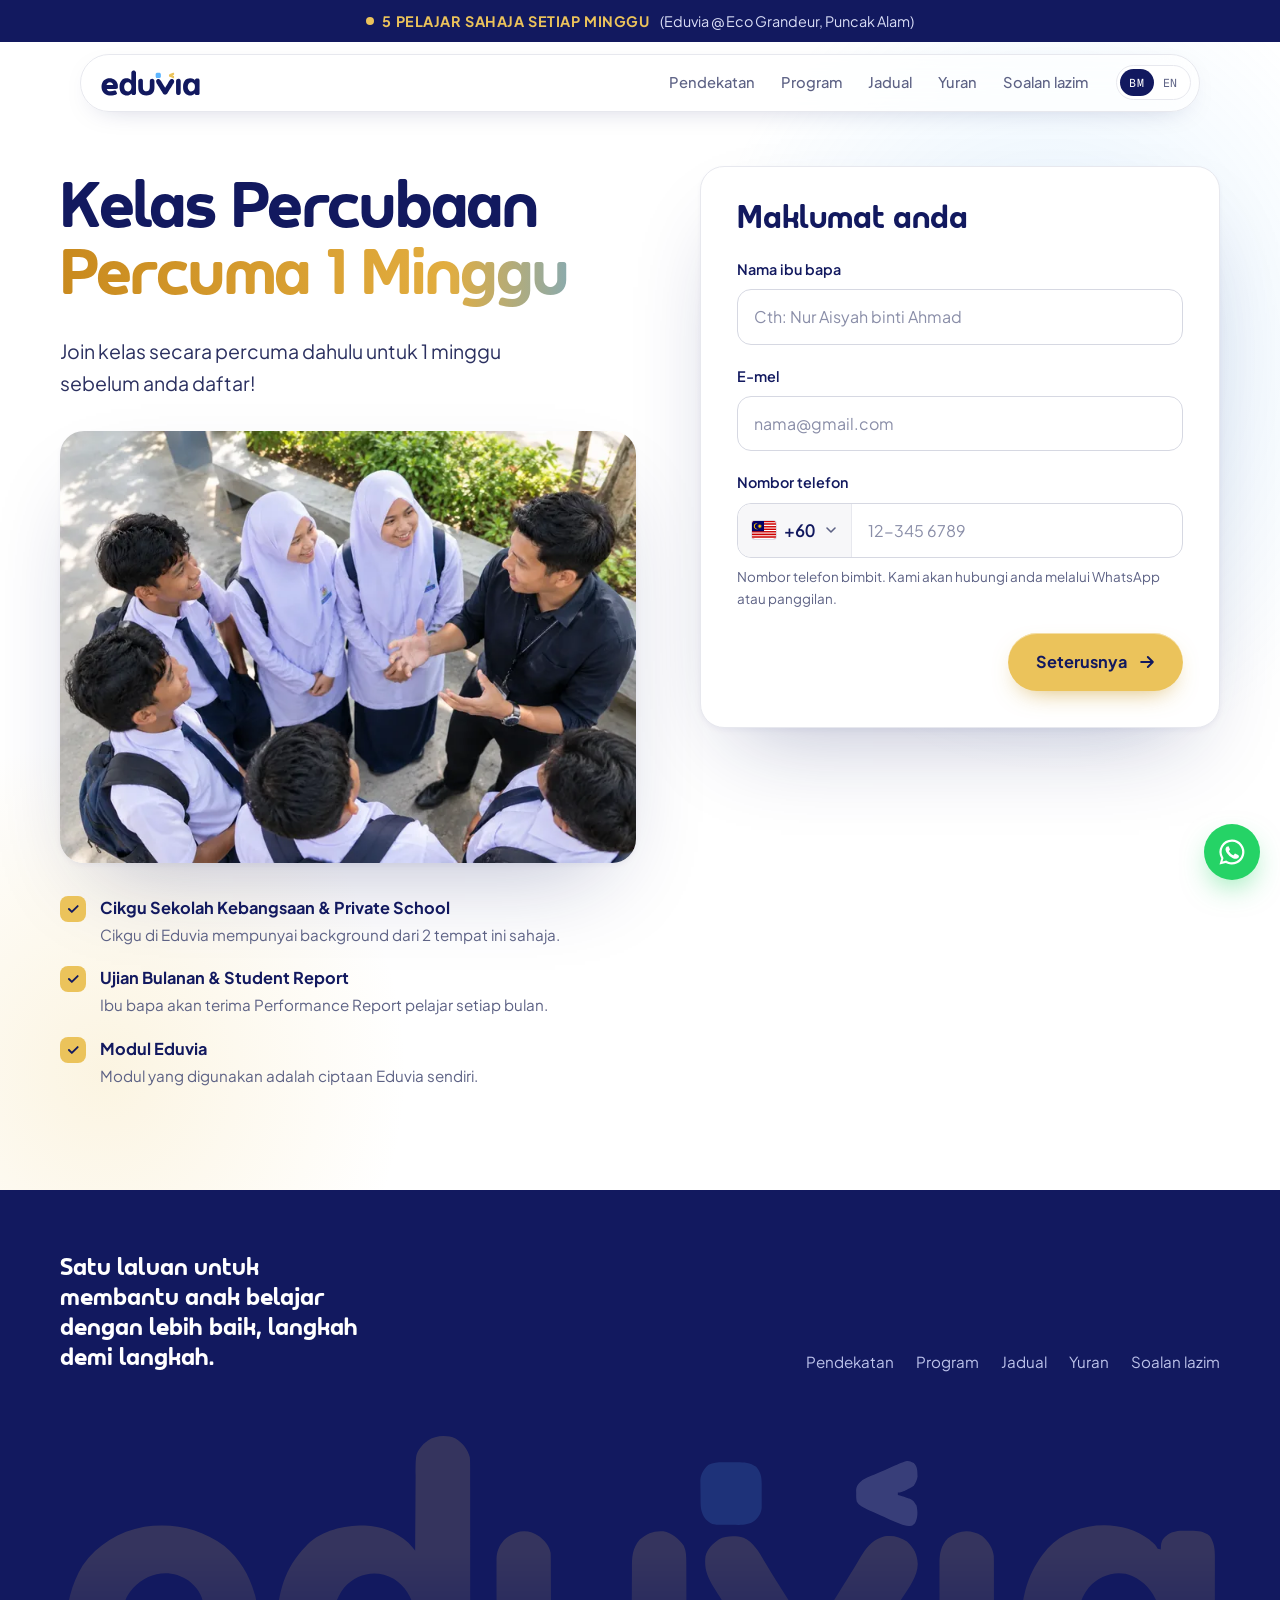
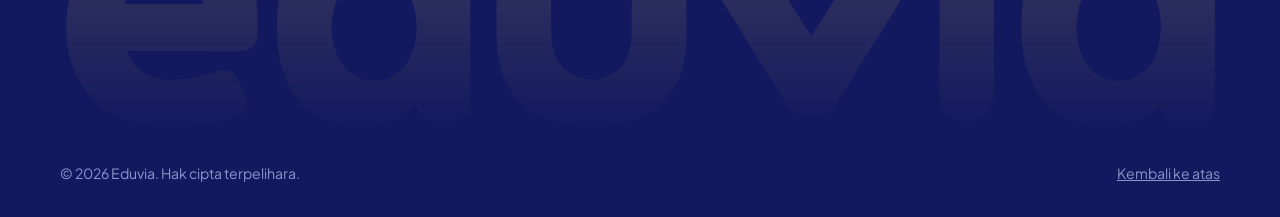
==== commit 01782ad9: "Navigation scrolls with the page everywhere; simpler level list - Homepage: the floating navigation " ====
--- a/free-trial-class/index.html
+++ b/free-trial-class/index.html
@@ -22,7 +22,7 @@
   <link rel="preconnect" href="https://fonts.googleapis.com">
   <link rel="preconnect" href="https://fonts.gstatic.com" crossorigin>
   <link href="https://fonts.googleapis.com/css2?family=Plus+Jakarta+Sans:wght@400;500;600;700&family=Geist+Mono:wght@400;500&display=swap" rel="stylesheet">
-  <link rel="stylesheet" href="../assets/css/styles.css?v=20261023e">
+  <link rel="stylesheet" href="../assets/css/styles.css?v=20261023g">
   <!-- Adds where the visitor came from (came_from, utm_*) to the form as hidden fields -->
   <script src="https://marketing.eduvia.my/utm.js" defer></script>
 </head>
@@ -152,19 +152,19 @@
                 <label for="tf-age" data-en="Child's age">Umur anak</label>
                 <select id="tf-age" name="child_age" class="tf-select" required aria-describedby="tf-age-error">
                   <option value="" selected disabled data-en="Choose age">Pilih umur</option>
-                  <option value="5" data-en="5 years old (Preschool)">5 tahun (Prasekolah)</option>
-                  <option value="6" data-en="6 years old (Preschool)">6 tahun (Prasekolah)</option>
-                  <option value="7" data-en="7 years old (Standard 1)">7 tahun (Darjah 1)</option>
-                  <option value="8" data-en="8 years old (Standard 2)">8 tahun (Darjah 2)</option>
-                  <option value="9" data-en="9 years old (Standard 3)">9 tahun (Darjah 3)</option>
-                  <option value="10" data-en="10 years old (Standard 4)">10 tahun (Darjah 4)</option>
-                  <option value="11" data-en="11 years old (Standard 5)">11 tahun (Darjah 5)</option>
-                  <option value="12" data-en="12 years old (Standard 6)">12 tahun (Darjah 6)</option>
-                  <option value="13" data-en="13 years old (Form 1)">13 tahun (Tingkatan 1)</option>
-                  <option value="14" data-en="14 years old (Form 2)">14 tahun (Tingkatan 2)</option>
-                  <option value="15" data-en="15 years old (Form 3)">15 tahun (Tingkatan 3)</option>
-                  <option value="16" data-en="16 years old (Form 4)">16 tahun (Tingkatan 4)</option>
-                  <option value="17" data-en="17 years old (Form 5)">17 tahun (Tingkatan 5)</option>
+                  <option value="5" data-en="Age 5">5 Tahun</option>
+                  <option value="6" data-en="Age 6">6 Tahun</option>
+                  <option value="7" data-en="Standard 1">Darjah 1</option>
+                  <option value="8" data-en="Standard 2">Darjah 2</option>
+                  <option value="9" data-en="Standard 3">Darjah 3</option>
+                  <option value="10" data-en="Standard 4">Darjah 4</option>
+                  <option value="11" data-en="Standard 5">Darjah 5</option>
+                  <option value="12" data-en="Standard 6">Darjah 6</option>
+                  <option value="13" data-en="Form 1">Tingkatan 1</option>
+                  <option value="14" data-en="Form 2">Tingkatan 2</option>
+                  <option value="15" data-en="Form 3">Tingkatan 3</option>
+                  <option value="16" data-en="Form 4">Tingkatan 4</option>
+                  <option value="17" data-en="Form 5">Tingkatan 5</option>
                 </select>
                 <p class="tf-error" id="tf-age-error"></p>
               </div>
@@ -258,32 +258,6 @@
       </div>
     </section>
 
-    <!-- What happens next -->
-    <section class="section section-tight section-alt" id="how">
-      <div class="container">
-        <div class="section-head reveal">
-          <p class="eyebrow" data-en="How it works">Bagaimana ia berjalan</p>
-          <h2 class="display" data-en="Three simple steps">Tiga langkah mudah</h2>
-        </div>
-        <ol class="trial-how">
-          <li class="reveal">
-            <span class="demo-num">01</span>
-            <h3 data-en="Fill in the form">Isi borang</h3>
-            <p data-en="Tell us about you and your child. It takes about 2 minutes.">Beritahu kami tentang anda dan anak anda. Hanya ambil masa lebih kurang 2 minit.</p>
-          </li>
-          <li class="reveal">
-            <span class="demo-num">02</span>
-            <h3 data-en="We contact you">Kami hubungi anda</h3>
-            <p data-en="We'll get in touch on WhatsApp or by phone to arrange the class.">Kami akan hubungi anda melalui WhatsApp atau panggilan untuk aturkan kelas.</p>
-          </li>
-          <li class="reveal">
-            <span class="demo-num">03</span>
-            <h3 data-en="One week of classes">Seminggu kelas</h3>
-            <p data-en="Your child joins the classes for a week, free, at Eduvia, Eco Grandeur.">Anak anda sertai kelas selama seminggu, percuma, di Eduvia, Eco Grandeur.</p>
-          </li>
-        </ol>
-      </div>
-    </section>
   </main>
 
   <footer class="site-footer on-dark">
@@ -310,7 +284,7 @@
     <svg viewBox="0 0 24 24" aria-hidden="true"><path d="M12 2a10 10 0 0 0-8.6 15.1L2 22l5-1.3A10 10 0 1 0 12 2Zm0 18.2c-1.5 0-3-.4-4.3-1.2l-.3-.2-3 .8.8-2.9-.2-.3A8.2 8.2 0 1 1 12 20.2Zm4.5-6.1c-.2-.1-1.5-.7-1.7-.8-.2-.1-.4-.1-.6.1l-.8 1c-.1.2-.3.2-.5.1a6.7 6.7 0 0 1-3.3-2.9c-.3-.4.2-.4.7-1.4.1-.2 0-.3 0-.5l-.8-1.8c-.2-.5-.4-.4-.6-.4h-.5a1 1 0 0 0-.7.3 3 3 0 0 0-.9 2.2 5.2 5.2 0 0 0 1.1 2.7 11.8 11.8 0 0 0 4.5 4c1.7.7 2.3.8 3.2.6.5-.1 1.5-.6 1.8-1.2.2-.6.2-1.1.1-1.2l-.5-.3Z"/></svg>
   </a>
 
-  <script src="../assets/js/trial.js?v=20261023e" defer></script>
-  <script src="../assets/js/main.js?v=20261023e" defer></script>
+  <script src="../assets/js/trial.js?v=20261023g" defer></script>
+  <script src="../assets/js/main.js?v=20261023g" defer></script>
 </body>
 </html>
--- a/assets/css/styles.css
+++ b/assets/css/styles.css
@@ -1,5 +1,5 @@
 /* Eduvia
-   Layout: light product site. White page with navy type, floating glass nav,
+   Layout: light product site. White page with navy type, floating glass nav (scrolls with the page),
    hero photo that fades into the page, levels strip, Uji / Semak / Bantu demo on
    a laptop, timetable. Navy is kept for the
    levels strip and the footer (.on-dark). */
@@ -76,7 +76,7 @@
 
 *, *::before, *::after { box-sizing: border-box; }
 
-html { scroll-behavior: smooth; scroll-padding-top: 110px; }
+html { scroll-behavior: smooth; scroll-padding-top: 16px; }
 
 body {
   margin: 0;
@@ -165,7 +165,8 @@
 
 /* ---------- Floating navigation ---------- */
 
-.site-header { position: fixed; top: var(--nav-top); left: 16px; right: 16px; z-index: 50; }
+/* Sits over the top of the page and scrolls away with it */
+.site-header { position: absolute; top: var(--nav-top); left: 16px; right: 16px; z-index: 50; }
 .nav-shell {
   position: relative; max-width: 1120px; margin: 0 auto;
   display: flex; align-items: center; gap: 16px;
@@ -173,9 +174,7 @@
   background: rgba(255, 255, 255, 0.72); border: 1px solid var(--line);
   backdrop-filter: blur(18px) saturate(160%); -webkit-backdrop-filter: blur(18px) saturate(160%);
   box-shadow: 0 8px 30px -18px rgba(18, 25, 95, 0.35);
-  transition: background 0.25s, box-shadow 0.25s;
-}
-.site-header.is-scrolled .nav-shell { background: rgba(255, 255, 255, 0.92); box-shadow: 0 14px 40px -20px rgba(18, 25, 95, 0.45); }
+}
 
 .brand { display: inline-flex; flex: none; }
 .brand img { height: 26px; width: auto; }
@@ -757,6 +756,7 @@
 @keyframes promo-pulse { 50% { opacity: 0.35; } }
 .promo-bar span { color: #d9ddf6; }
 .has-promo-bar { --promo-h: 42px; --nav-top: calc(env(safe-area-inset-top, 0px) + var(--promo-h) + 12px); }
+.has-promo-bar .trial-card { scroll-margin-top: calc(var(--promo-h) + 20px); }
 @media (max-width: 640px) {
   .has-promo-bar { --promo-h: 50px; }
   .promo-bar { flex-direction: column; font-size: 0.8rem; }
@@ -780,7 +780,8 @@
 .trial-more { grid-area: more; }
 .trial-card { grid-area: card; }
 /* Only stays in view when the window is tall enough to show the whole card */
-@media (min-width: 901px) and (min-height: 920px) { .trial-card { position: sticky; top: calc(var(--nav-top) + 86px); } }
+@media (min-width: 901px) and (min-height: 920px) { .trial-card { position: sticky; top: 24px; } }
+@media (min-width: 901px) and (min-height: 920px) { .has-promo-bar .trial-card { top: calc(var(--promo-h) + 24px); } }
 .trial-intro > *, .trial-photo, .trial-more { animation: rise 0.9s cubic-bezier(0.2, 0.7, 0.2, 1) both; }
 .trial-intro > :nth-child(2) { animation-delay: 0.08s; }
 .trial-intro > :nth-child(3) { animation-delay: 0.16s; }
@@ -802,7 +803,7 @@
 .trial-perks span { color: var(--muted); font-size: 0.95rem; }
 
 .trial-card {
-  scroll-margin-top: calc(var(--nav-top) + 80px); padding: clamp(22px, 3.5vw, 36px); border-radius: var(--radius);
+  scroll-margin-top: 20px; padding: clamp(22px, 3.5vw, 36px); border-radius: var(--radius);
   background: var(--surface); border: 1px solid var(--line); box-shadow: var(--shadow-lg);
   animation: rise 0.9s 0.12s cubic-bezier(0.2, 0.7, 0.2, 1) both;
 }
@@ -956,17 +957,10 @@
   box-shadow: 0 10px 26px -12px rgba(201, 150, 30, 0.75);
 }
 
-/* How it works */
-.trial-how { list-style: none; margin: 0; padding: 0; display: grid; grid-template-columns: repeat(3, 1fr); gap: 16px; }
-.trial-how li { padding: 28px; border-radius: var(--radius); border: 1px solid var(--line); background: var(--surface); box-shadow: var(--shadow); }
-.trial-how .demo-num { background: var(--yellow); color: var(--navy); }
-.trial-how h3 { font-size: 1.5rem; margin: 18px 0 8px; }
-.trial-how p { margin: 0; color: var(--muted); }
-@media (max-width: 860px) { .trial-how { grid-template-columns: 1fr; max-width: 560px; margin-inline: auto; } }
 
 /* FAQ */
 .faq-layout { display: grid; grid-template-columns: 0.8fr 1.2fr; gap: 64px; align-items: start; }
-.faq-head { position: sticky; top: 120px; }
+.faq-head { position: sticky; top: 32px; }
 .faq details { border-bottom: 1px solid var(--line); }
 .faq details:first-child { border-top: 1px solid var(--line); }
 .faq summary {
